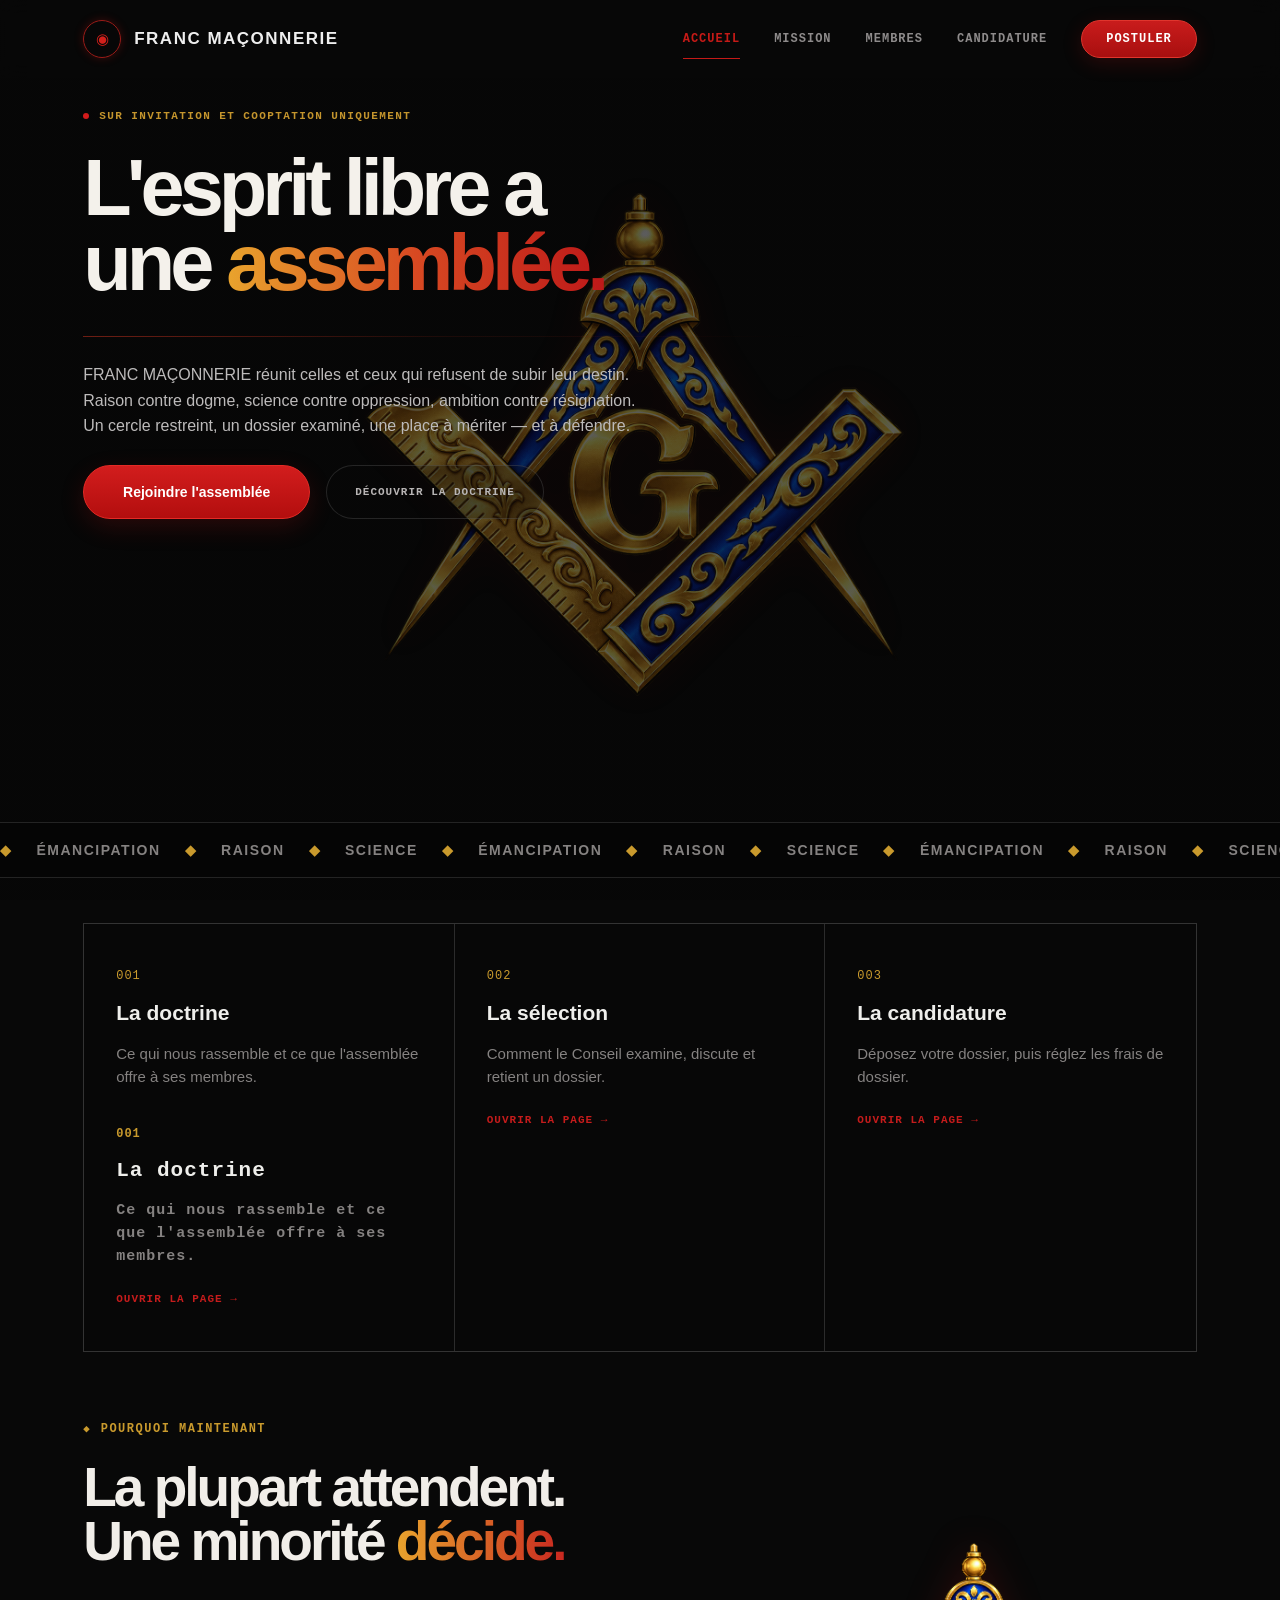
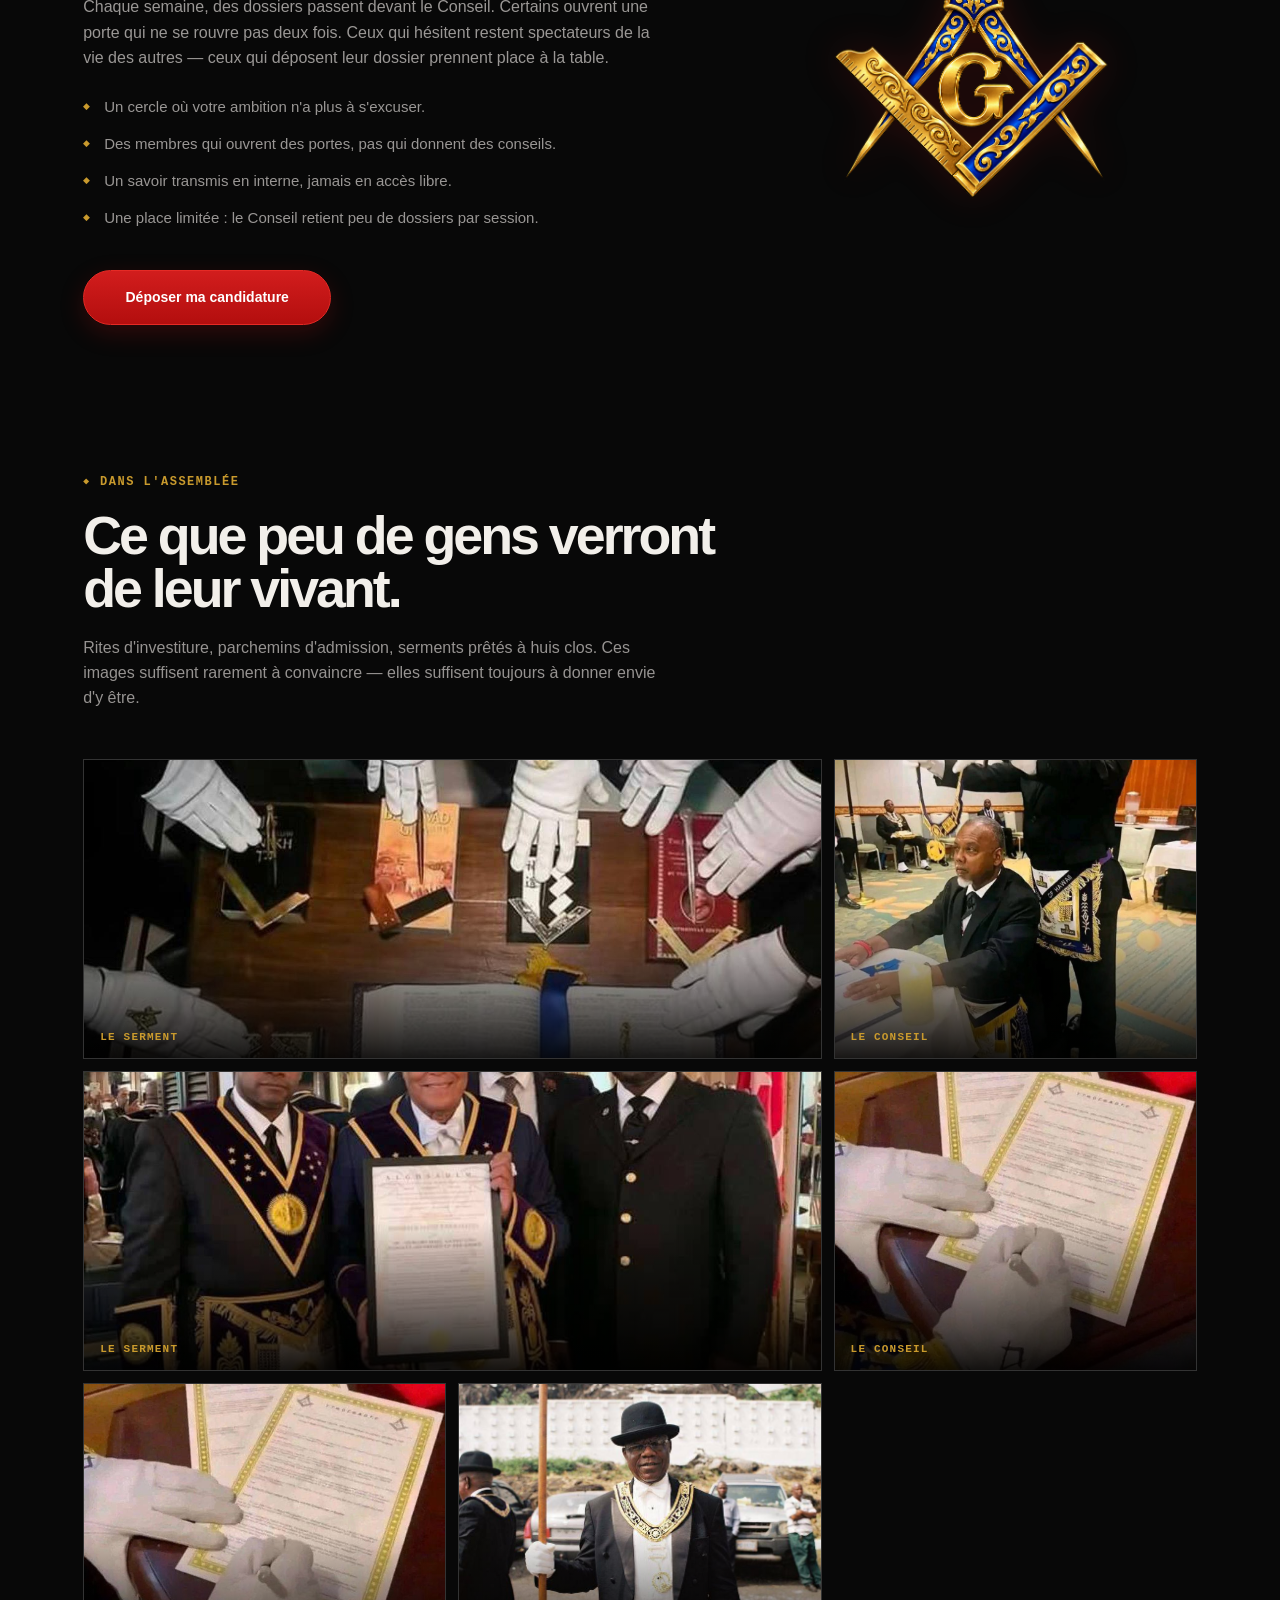
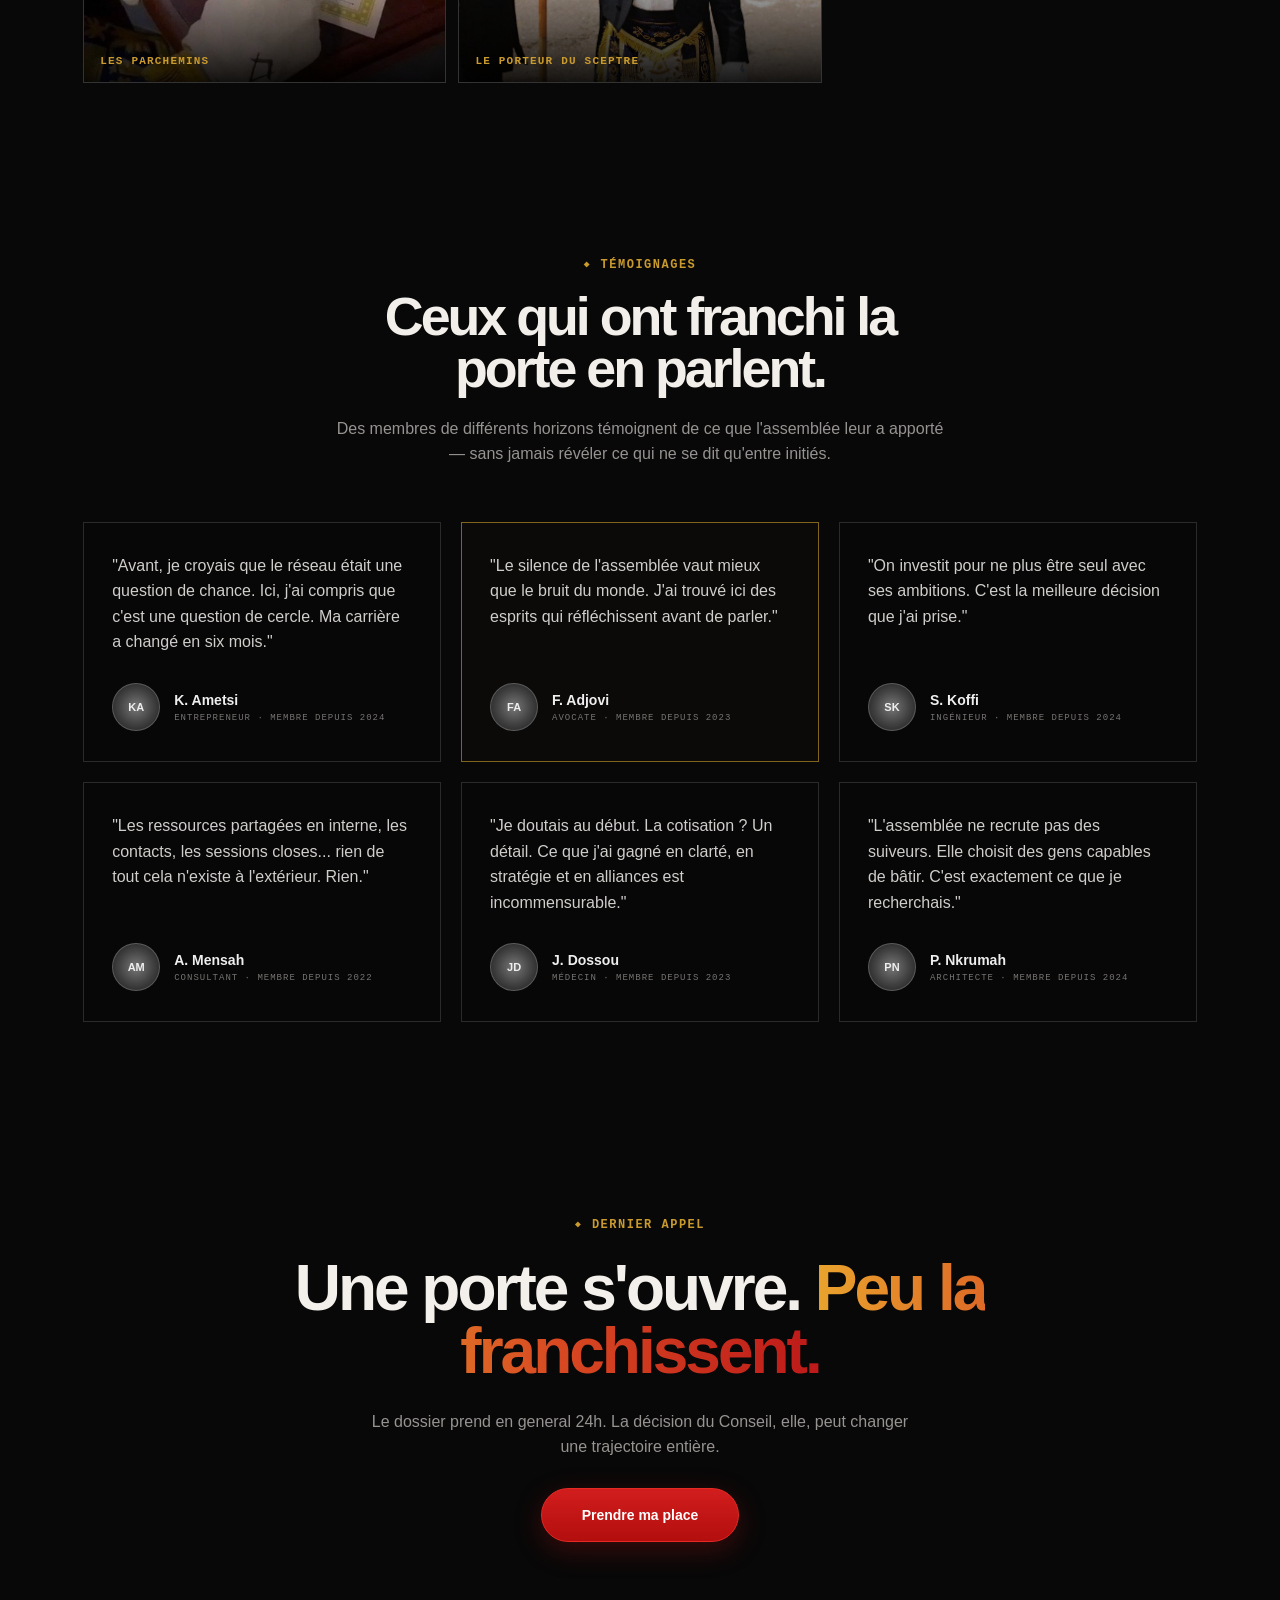
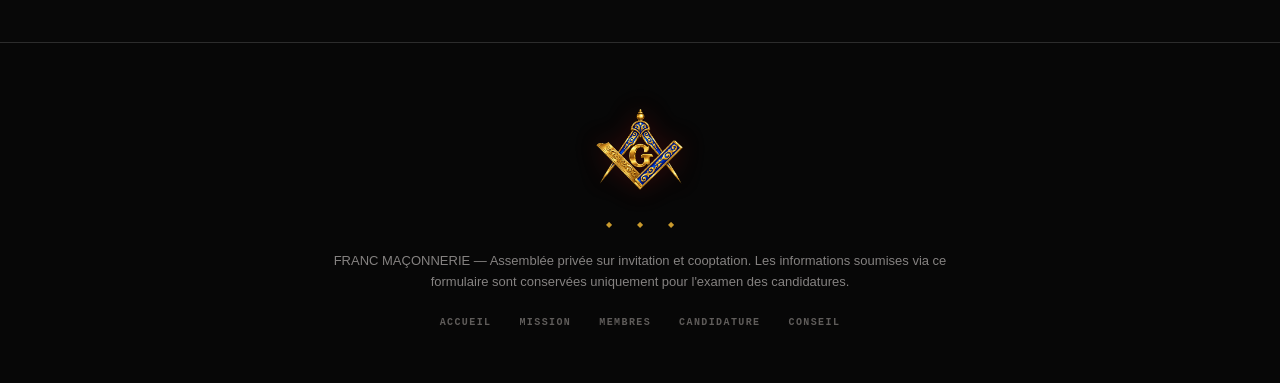
==== index.html @ a18c1faf "Add files via upload" ====
<!DOCTYPE html>
<html lang="fr">
<head>
    <meta charset="UTF-8">
    <meta name="viewport" content="width=device-width, initial-scale=1.0">

    <title>FRANC MAÇONNERIE — L'esprit libre</title>

    <link rel="stylesheet" href="style.css">
</head>

<body>

    <!-- =========================
         ARRIÈRE-PLAN
    ========================== -->
    <div class="background"></div>
    <div class="overlay"></div>

<div class="rotating-logo-background">
    <img src="Image/logo.png" alt="">
</div>
    <!-- =========================
         EN-TÊTE
    ========================== -->
    <header class="header">

        <!-- LOGO + NOM -->
        <div class="brand">

            <div class="logo">
                <span>◉</span>
            </div>

            <div class="brand-text">
                <h2>FRANC MAÇONNERIE</h2>
                
            </div>

        </div>


        <!-- MENU -->
        <nav class="navigation">

            <a href="index.html" class="active">
    ACCUEIL
</a>

<a href="Doctrine.html">
    MISSION
</a>

<a href="Selection.html">
    MEMBRES
</a>

<a href="Candidature.html">
    CANDIDATURE
</a>

<a href="Candidature.html" class="btn-postuler">
    POSTULER
</a>

        </nav>

        <!-- BOUTON MOBILE -->
        <button class="menu-button" id="menuButton">
            ☰
        </button>

    </header>



    <!-- =========================
         CONTENU PRINCIPAL
    ========================== -->
    <main class="hero">

        <!-- PETIT TEXTE -->
        <div class="invitation">

            <span class="red-dot"></span>

            <span>
                SUR INVITATION ET COOPTATION UNIQUEMENT
            </span>

        </div>



        <!-- GRAND TITRE -->
        <h1>
            L'esprit libre a<br>
            une <span>assemblée.</span>
        </h1>



        <!-- LIGNE -->
        <div class="title-line"></div>



        <!-- DESCRIPTION -->
        <p class="description">

            FRANC MAÇONNERIE réunit celles et ceux qui refusent de subir leur destin.
            Raison contre dogme, science contre oppression, ambition contre
            résignation. Un cercle restreint, un dossier examiné, une place à
            mériter — et à défendre.

        </p>



        <!-- BOUTONS -->
        <div class="buttons">

            <a href="Candidature.html" class="btn-primary">
                 Rejoindre l'assemblée
             </a>
            <a href="./Doctrine.html" class="btn-secondary">
    DÉCOUVRIR LA DOCTRINE
</a>
        </div>

    </main>


    <div class="ticker">
    <div class="ticker-track">

        <div class="ticker-group">
            <span>◆</span>
            <span>ÉMANCIPATION</span>
            <span>◆</span>
            <span>RAISON</span>
            <span>◆</span>
            <span>SCIENCE</span>
            <span>◆</span>
            <span>ÉMANCIPATION</span>
            <span>◆</span>
            <span>RAISON</span>
            <span>◆</span>
            <span>SCIENCE</span>
        </div>

        <div class="ticker-group">
            <span>◆</span>
            <span>ÉMANCIPATION</span>
            <span>◆</span>
            <span>RAISON</span>
            <span>◆</span>
            <span>SCIENCE</span>
            <span>◆</span>
            <span>ÉMANCIPATION</span>
            <span>◆</span>
            <span>RAISON</span>
            <span>◆</span>
            <span>SCIENCE</span>
        </div>

    </div>
</div>

<section class="cards-section">

    <div class="card">

        <span class="card-number">001</span>

        <h2>La doctrine</h2>

        <p>
            Ce qui nous rassemble et ce que l'assemblée
            offre à ses membres.
        </p>

       <a href="Doctrine.html" class="card">

    <span class="card-number">001</span>

    <h2>La doctrine</h2>

    <p>
        Ce qui nous rassemble et ce que l'assemblée
        offre à ses membres.
    </p>

    <span class="card-page">
        OUVRIR LA PAGE →
    </span>

</a>
    </div>


    <div class="card">

    <span class="card-number">002</span>

    <h2>La sélection</h2>

    <p>
        Comment le Conseil examine, discute et
        retient un dossier.
    </p>

    <a href="Selection.html">
        OUVRIR LA PAGE →
    </a>

</div>

    <div class="card">

        <span class="card-number">003</span>

        <h2>La candidature</h2>

        <p>
            Déposez votre dossier, puis réglez les
            frais de dossier.
        </p>

        <a href="Candidature.html">
            OUVRIR LA PAGE →
        </a>

    </div>

</section>

<section class="decision-section">

    <div class="decision-content">

        <div class="section-label">
            <span>◆</span>
            POURQUOI MAINTENANT
        </div>

        <h2>
            La plupart attendent.<br>
            Une minorité <span>décide.</span>
        </h2>

        <p class="decision-description">
            Chaque semaine, des dossiers passent devant le Conseil.
            Certains ouvrent une porte qui ne se rouvre pas deux fois.
            Ceux qui hésitent restent spectateurs de la vie des autres —
            ceux qui déposent leur dossier prennent place à la table.
        </p>


        <div class="advantages">

            <div class="advantage">
                <span>◆</span>
                <p>Un cercle où votre ambition n'a plus à s'excuser.</p>
            </div>

            <div class="advantage">
                <span>◆</span>
                <p>Des membres qui ouvrent des portes, pas qui donnent des conseils.</p>
            </div>

            <div class="advantage">
                <span>◆</span>
                <p>Un savoir transmis en interne, jamais en accès libre.</p>
            </div>

            <div class="advantage">
                <span>◆</span>
                <p>Une place limitée : le Conseil retient peu de dossiers par session.</p>
            </div>

        </div>


        <a href="Candidature.html" class="decision-button">
            Déposer ma candidature
        </a>

    </div>


    <div class="decision-logo">

        <img src="Image/logo.png" alt="Logo">

    </div>

</section>

<section class="rites-section">

    <!-- EN-TÊTE DE LA SECTION -->
    <div class="rites-header">

        <div class="rites-label">
            <span>◆</span>
            DANS L'ASSEMBLÉE
        </div>

        <h2>
            Ce que peu de gens verront<br>
            de leur vivant.
        </h2>

        <p>
            Rites d'investiture, parchemins d'admission, serments prêtés à huis clos.
            Ces images suffisent rarement à convaincre — elles suffisent toujours à
            donner envie d'y être.
        </p>

    </div>


    <!-- GALERIE -->
    <div class="rites-gallery">


        <!-- RITE 1 -->
        <div class="rite-card rite-large">

            <img src="Image/rite 1.jpg" alt="Le serment">

            <div class="rite-overlay"></div>

            <div class="rite-title">
                LE SERMENT
            </div>

        </div>


        <!-- RITE 2 -->
        <div class="rite-card rite-small">

            <img src="Image/rite 2.jpg" alt="Le conseil">

            <div class="rite-overlay"></div>

            <div class="rite-title">
                LE CONSEIL
            </div>

        </div>


        <!-- RITE 3 -->
        <div class="rite-card rite-large">

            <img src="Image/rite 3.jpg" alt="Le serment">

            <div class="rite-overlay"></div>

            <div class="rite-title">
                LE SERMENT
            </div>

        </div>


        <!-- RITE 4 -->
        <div class="rite-card rite-small">

            <img src="Image/rite 4.jpg" alt="Le conseil">

            <div class="rite-overlay"></div>

            <div class="rite-title">
                LE CONSEIL
            </div>

        </div>


        <!-- RITE 5 -->
        <div class="rite-card rite-medium">

            <img src="Image/rite 5.jpg" alt="Les parchemins">

            <div class="rite-overlay"></div>

            <div class="rite-title">
                LES PARCHEMINS
            </div>

        </div>


        <!-- RITE 6 -->
        <div class="rite-card rite-medium">

            <img src="Image/rite 6.jpg" alt="Le porteur du sceptre">

            <div class="rite-overlay"></div>

            <div class="rite-title">
                LE PORTEUR DU SCEPTRE
            </div>

        </div>

    </div>

</section>


<!-- =========================================
     SECTION TÉMOIGNAGES
========================================= -->

<section class="testimonials-section">

    <div class="testimonials-header">

        <div class="testimonials-label">
            <span>◆</span>
            TÉMOIGNAGES
        </div>

        <h2>
            Ceux qui ont franchi la<br>
            porte en parlent.
        </h2>

        <p>
            Des membres de différents horizons témoignent de ce que
            l'assemblée leur a apporté — sans jamais révéler ce qui ne
            se dit qu'entre initiés.
        </p>

    </div>


    <div class="testimonials-grid">


        <!-- TÉMOIGNAGE 1 -->

        <div class="testimonial-card">

            <p class="testimonial-text">
                "Avant, je croyais que le réseau était une question de
                chance. Ici, j'ai compris que c'est une question de cercle.
                Ma carrière a changé en six mois."
            </p>

            <div class="member">

                <div class="member-photo">
                    KA
                </div>

                <div class="member-info">

                    <strong>K. Amet­si</strong>

                    <span>
                        ENTREPRENEUR · MEMBRE DEPUIS 2024
                    </span>

                </div>

            </div>

        </div>


        <!-- TÉMOIGNAGE 2 -->

        <div class="testimonial-card featured">

            <p class="testimonial-text">
                "Le silence de l'assemblée vaut mieux que le bruit du
                monde. J'ai trouvé ici des esprits qui réfléchissent
                avant de parler."
            </p>

            <div class="member">

                <div class="member-photo">
                    FA
                </div>

                <div class="member-info">

                    <strong>F. Adjovi</strong>

                    <span>
                        AVOCATE · MEMBRE DEPUIS 2023
                    </span>

                </div>

            </div>

        </div>


        <!-- TÉMOIGNAGE 3 -->

        <div class="testimonial-card">

            <p class="testimonial-text">
                "On investit pour ne plus être
                seul avec ses ambitions. C'est la meilleure décision que
                j'ai prise."
            </p>

            <div class="member">

                <div class="member-photo">
                    SK
                </div>

                <div class="member-info">

                    <strong>S. Koffi</strong>

                    <span>
                        INGÉNIEUR · MEMBRE DEPUIS 2024
                    </span>

                </div>

            </div>

        </div>


        <!-- TÉMOIGNAGE 4 -->

        <div class="testimonial-card">

            <p class="testimonial-text">
                "Les ressources partagées en interne, les contacts, les
                sessions closes... rien de tout cela n'existe à
                l'extérieur. Rien."
            </p>

            <div class="member">

                <div class="member-photo">
                    AM
                </div>

                <div class="member-info">

                    <strong>A. Mensah</strong>

                    <span>
                        CONSULTANT · MEMBRE DEPUIS 2022
                    </span>

                </div>

            </div>

        </div>


        <!-- TÉMOIGNAGE 5 -->

        <div class="testimonial-card">

            <p class="testimonial-text">
                "Je doutais au début. La cotisation ? Un détail. Ce que
                j'ai gagné en clarté, en stratégie et en alliances est
                incommensurable."
            </p>

            <div class="member">

                <div class="member-photo">
                    JD
                </div>

                <div class="member-info">

                    <strong>J. Dossou</strong>

                    <span>
                        MÉDECIN · MEMBRE DEPUIS 2023
                    </span>

                </div>

            </div>

        </div>


        <!-- TÉMOIGNAGE 6 -->

        <div class="testimonial-card">

            <p class="testimonial-text">
                "L'assemblée ne recrute pas des suiveurs. Elle choisit
                des gens capables de bâtir. C'est exactement ce que je
                recherchais."
            </p>

            <div class="member">

                <div class="member-photo">
                    PN
                </div>

                <div class="member-info">

                    <strong>P. Nkrumah</strong>

                    <span>
                        ARCHITECTE · MEMBRE DEPUIS 2024
                    </span>

                </div>

            </div>

        </div>

    </div>

</section>

<!-- =========================================
     DERNIER APPEL
========================================= -->

<section class="final-call">

    <div class="final-label">
        <span>◆</span>
        DERNIER APPEL
    </div>

    <h2>
        Une porte s'ouvre. <span>Peu la<br>franchissent.</span>
    </h2>

    <p>
        Le dossier prend en general 24h. La décision du Conseil, elle, peut changer<br>
        une trajectoire entière.
    </p>

    <a href="Candidature.html" class="final-button">
        Prendre ma place
    </a>

</section>

<!-- =========================================
     PIED DE PAGE
========================================= -->

<footer class="site-footer">

    <div class="footer-logo">
        <img src="Image/logo.png" alt="Logo Illuminati">
    </div>


    <div class="footer-symbols">
        <span>◆</span>
        <span>◆</span>
        <span>◆</span>
    </div>


    <p class="footer-text">
        FRANC MAÇONNERIE — Assemblée privée sur invitation et cooptation.
        Les informations soumises via ce<br>
        formulaire sont conservées uniquement pour l'examen des candidatures.
    </p>


    <nav class="footer-navigation">

        <a href="index.html">ACCUEIL</a>

        <a href="Doctrine.html">MISSION</a>

        <a href="Selection.html">MEMBRES</a>

        <a href="Candidature.html">CANDIDATURE</a>

        <a href="#">CONSEIL</a>

    </nav>

</footer>
    <!-- =========================
         JAVASCRIPT
    ========================== -->
    <script src="script.js"></script>

</body>
</html>
---- style.css ----
/* =========================================
   RESET
========================================= */

* {
    margin: 0;
    padding: 0;
    box-sizing: border-box;
}

html,
body {
    width: 100%;
    min-height: 100%;
}

body {
    font-family: Arial, Helvetica, sans-serif;
    background: #080808;
    color: white;
    overflow-x: hidden;
}


/* =========================================
   ARRIÈRE-PLAN
========================================= */

.background {
    position: fixed;
    inset: 0;

    width: 100%;
    height: 100%;

    background-image: url("images/fond.jpg");
    background-size: cover;
    background-position: center;
    background-repeat: no-repeat;

    filter: brightness(200);

    z-index: -3;
}


/* VOILE SOMBRE */

.overlay {
    position: fixed;
    inset: 0;

    width: 100%;
    height: 100%;

    background:
        linear-gradient(
            90deg,
            rgba(5, 5, 5, 0.5) 0%,
            rgba(5, 5, 5, 0.5) 45%,
            rgba(5, 5, 5, 0.5) 100%
        );

    z-index: -2;
}

/* =========================================
   HEADER
========================================= */

.header {
    position: fixed;

    top: 0;
    left: 0;

    width: 100%;
    height: 78px;

    padding: 0 6.5%;

    display: flex;
    align-items: center;
    justify-content: space-between;

    z-index: 9999;

    background: rgba(8, 8, 8, 0.82);

    backdrop-filter: blur(10px);
    -webkit-backdrop-filter: blur(10px);
}


/* =========================================
   MARQUE
========================================= */

.brand {
    display: flex;
    align-items: center;
    gap: 13px;
}


/* LOGO */

.logo {

    width: 38px;
    height: 38px;

    border: 1px solid #9b1c18;
    border-radius: 50%;

    display: flex;
    align-items: center;
    justify-content: center;

    color: #d1201b;

    font-size: 21px;

    box-shadow:
        0 0 10px rgba(180, 20, 15, 0.3);
}

.logo span {
    transform: scale(0.7);
}


/* TEXTE DU LOGO */

.brand-text h2 {

    font-size: 17px;
    letter-spacing: 1.5px;

    color: #eeeeee;

    font-weight: 700;
}

.brand-text p {

    margin-top: 4px;

    font-family: monospace;

    font-size: 8px;

    letter-spacing: 1.5px;

    color: #ad8424;
}


/* =========================================
   NAVIGATION
========================================= */

.navigation {

    display: flex;
    align-items: center;
    gap: 34px;
}


.navigation a {

    position: relative;

    text-decoration: none;

    color: #8e8b8b;

    font-family: monospace;

    font-size: 12px;

    font-weight: bold;

    letter-spacing: 1px;

    transition: 0.3s ease;
}


.navigation a:hover {
    color: #ffffff;
}


/* LIEN ACTIF */

.navigation .active {
    color: #c51a17;
}


/* PETITE LIGNE SOUS ACCUEIL */

.navigation .active::after {

    content: "";

    position: absolute;

    left: 0;
    right: 0;

    bottom: -13px;

    height: 1px;

    background: #c51a17;
}


/* =========================================
   BOUTON POSTULER
========================================= */

.btn-postuler {

    padding: 11px 24px;

    border-radius: 25px;

    background: linear-gradient(
        180deg,
        #c91c1c,
        #a80f0f
    );

    border: 1px solid #e0352d;

    color: white !important;

    box-shadow:
        0 5px 20px rgba(180, 20, 20, 0.2);
}

.btn-postuler:hover {

    transform: translateY(-1px);

    box-shadow:
        0 7px 25px rgba(210, 30, 25, 0.35);
}


/* =========================================
   BOUTON MENU MOBILE
========================================= */

.menu-button {

    display: none;

    background: transparent;

    border: none;

    color: white;

    font-size: 28px;

    cursor: pointer;
}


/* =========================================
   HERO
========================================= */

.hero {

    position: relative;

    width: 100%;

    min-height: calc(100vh - 78px);

    padding-left: 6.5%;
    padding-top: 106px;

    display: flex;
    flex-direction: column;

    align-items: flex-start;
}


/* =========================================
   PETIT TEXTE D'INVITATION
========================================= */

.invitation {

    display: flex;
    align-items: center;
    gap: 10px;

    margin-top: 4px;

    font-family: monospace;

    font-size: 11px;

    font-weight: bold;

    letter-spacing: 1.4px;

    color: #c4952d;
}


/* POINT ROUGE */

.red-dot {

    width: 6px;
    height: 6px;

    background: #d21b1b;

    border-radius: 50%;

    display: inline-block;
}


/* =========================================
   GRAND TITRE
========================================= */

.hero h1 {

    margin-top: 29px;

    max-width: 800px;

    font-size: clamp(65px, 6.2vw, 106px);

    line-height: 0.94;

    letter-spacing: -5px;

    font-weight: 800;

    color: #f4f1eb;
}


/* TEXTE COLORÉ */

.hero h1 span {

    background: linear-gradient(
        90deg,
        #e9a42d,
        #d84922,
        #bd1919
    );

    -webkit-background-clip: text;
    background-clip: text;

    color: transparent;
}


/* =========================================
   LIGNE
========================================= */

.title-line {

    width: 725px;
    max-width: 58vw;

    height: 1px;

    margin-top: 36px;

    background: linear-gradient(
        90deg,
        rgba(155, 40, 25, 0.7),
        rgba(155, 40, 25, 0.15),
        transparent
    );
}


/* =========================================
   DESCRIPTION
========================================= */

.description {

    width: 570px;
    max-width: 80vw;

    margin-top: 25px;

    color: #bdbbbb;

    font-size: 16px;

    line-height: 1.6;

    font-weight: 500;
}


/* =========================================
   BOUTONS DU HERO
========================================= */

.buttons {

    display: flex;
    align-items: center;

    gap: 16px;

    margin-top: 26px;
}


/* BOUTON PRINCIPAL */

.btn-primary {

    display: flex;
    align-items: center;
    justify-content: center;

    min-width: 227px;

    height: 54px;

    padding: 0 30px;

    border-radius: 28px;

    text-decoration: none;

    background: linear-gradient(
        180deg,
        #d21d1d,
        #b30e0e
    );

    border: 1px solid #e52a25;

    color: white;

    font-weight: bold;

    font-size: 14px;

    box-shadow:
        0 8px 25px rgba(180, 20, 20, 0.2);

    transition: 0.3s ease;
}


.btn-primary:hover {

    transform: translateY(-2px);

    box-shadow:
        0 10px 30px rgba(220, 30, 25, 0.35);
}


/* BOUTON SECONDAIRE */

.btn-secondary {

    display: flex;
    align-items: center;
    justify-content: center;

    height: 54px;

    padding: 0 28px;

    border-radius: 28px;

    text-decoration: none;

    background: rgba(10, 10, 10, 0.25);

    border: 1px solid rgba(120, 120, 120, 0.28);

    color: #b8b5b5;

    font-family: monospace;

    font-size: 11px;

    font-weight: bold;

    letter-spacing: 1px;

    transition: 0.3s ease;
}


.btn-secondary:hover {

    border-color: rgba(200, 200, 200, 0.5);

    color: white;

    background: rgba(30, 30, 30, 0.4);
}


/* =========================================
   RESPONSIVE TABLETTE
========================================= */

@media (max-width: 1000px) {

    .header {
        padding: 0 5%;
    }

    .hero {
        padding-left: 5%;
    }

    .navigation {
        gap: 20px;
    }

    .navigation a {
        font-size: 10px;
    }

    .hero h1 {
        font-size: 70px;
    }

}


/* =========================================
   RESPONSIVE MOBILE
========================================= */

@media (max-width: 750px) {

    .header {

        height: 70px;

        padding: 0 25px;
    }


    .menu-button {
        display: block;
    }


    .navigation {

        display: none;

        position: absolute;

        top: 70px;
        right: 20px;

        width: 220px;

        padding: 25px;

        flex-direction: column;

        align-items: flex-start;

        gap: 22px;

        background: rgba(10, 10, 10, 0.96);

        border: 1px solid rgba(255, 255, 255, 0.08);

        border-radius: 10px;

        backdrop-filter: blur(10px);
    }


    .navigation.show {
        display: flex;
    }


    .navigation .active::after {
        display: none;
    }


    .hero {

        min-height: calc(100vh - 70px);

        padding: 35px 25px;

    }


    .invitation {
        font-size: 9px;
        letter-spacing: 1px;
    }


    .hero h1 {

        margin-top: 25px;

        font-size: clamp(48px, 13vw, 70px);

        line-height: 0.98;

        letter-spacing: -3px;
    }


    .title-line {

        width: 100%;

        max-width: none;

        margin-top: 28px;
    }


    .description {

        width: 100%;

        font-size: 14px;

        line-height: 1.6;
    }


    .buttons {

        width: 100%;

        flex-direction: column;

        align-items: stretch;
    }


    .btn-primary,
    .btn-secondary {

        width: 100%;
    }

}


/* =========================================
   PETIT MOBILE
========================================= */

@media (max-width: 450px) {

    .brand-text h2 {
        font-size: 15px;
    }

    .brand-text p {
        font-size: 7px;
    }

    .logo {
        width: 34px;
        height: 34px;
    }

    .hero h1 {
        font-size: 48px;
    }

}


.ticker {
    width: 100%;
    height: 56px;

    overflow: hidden;

    border-top: 1px solid rgba(255,255,255,0.12);
    border-bottom: 1px solid rgba(255,255,255,0.12);

    background: rgba(5,5,5,0.65);

    display: flex;
    align-items: center;
}


.ticker-track {
    display: flex;

    width: max-content;

    flex-shrink: 0;

    animation: ticker-infinite 18s linear infinite;
}


.ticker-group {
    display: flex;
    align-items: center;

    flex-shrink: 0;

    white-space: nowrap;
}


.ticker-group span {
    display: inline-block;

    margin-right: 24px;

    font-family: Arial, sans-serif;

    font-size: 14px;

    font-weight: 700;

    letter-spacing: 1.5px;

    color: #858281;
}


.ticker-group span:nth-child(odd) {
    color: #c99a2d;
}


/* RUBAN INFINI */

@keyframes ticker-infinite {

    from {
        transform: translateX(0);
    }

    to {
        transform: translateX(-50%);
    }

}

.cards-section {
    width: 87%;
    margin: 45px auto 0;

    display: grid;
    grid-template-columns: repeat(3, 1fr);

    border: 1px solid rgba(255, 255, 255, 0.18);

    background: rgba(8, 8, 8, 0.58);

    backdrop-filter: blur(2px);
}


.card {
    min-height: 240px;

    padding: 45px 32px;

    border-right: 1px solid rgba(255, 255, 255, 0.15);
}


.card:last-child {
    border-right: none;
}


.card-number {
    display: block;

    margin-bottom: 18px;

    font-family: monospace;

    font-size: 12px;

    letter-spacing: 1px;

    color: #c99a2d;
}


.card h2 {
    margin-bottom: 17px;

    color: #eeeeeb;

    font-size: 21px;

    font-weight: 700;
}


.card p {
    max-width: 330px;

    margin-bottom: 20px;

    color: #858281;

    font-size: 15px;

    line-height: 1.55;
}


.card a {
    text-decoration: none;

    font-family: monospace;

    font-size: 11px;

    font-weight: bold;

    letter-spacing: 1px;

    color: #c51c1c;

    transition: 0.3s ease;
}


.card a:hover {
    color: #ef3b32;
}

@media (max-width: 750px) {

    .cards-section {
        width: calc(100% - 50px);

        margin-top: 35px;

        grid-template-columns: 1fr;
    }


    .card {
        border-right: none;

        border-bottom: 1px solid rgba(255, 255, 255, 0.15);
    }


    .card:last-child {
        border-bottom: none;
    }

}

/* =========================================
   SECTION POURQUOI MAINTENANT
========================================= */

.decision-section {
    width: 100%;
    min-height: 580px;

    padding: 70px 6.5%;

    display: flex;
    align-items: center;
    justify-content: space-between;

    position: relative;

    background: transparent;
}


/* =========================================
   CONTENU GAUCHE
========================================= */

.decision-content {
    width: 55%;
}


/* PETIT TITRE */

.section-label {
    display: flex;
    align-items: center;
    gap: 10px;

    margin-bottom: 25px;

    font-family: monospace;

    font-size: 12px;

    font-weight: bold;

    letter-spacing: 1.5px;

    color: #c99a2d;
}

.section-label span {
    font-size: 10px;
}


/* GRAND TITRE */

.decision-content h2 {
    margin: 0;

    font-size: clamp(45px, 4.3vw, 66px);

    line-height: 0.98;

    letter-spacing: -3px;

    font-weight: 800;

    color: #f1eee9;
}


/* MOT ORANGE / ROUGE */

.decision-content h2 span {
    background: linear-gradient(
        90deg,
        #e9a42d,
        #c92820
    );

    -webkit-background-clip: text;
    background-clip: text;

    color: transparent;
}


/* =========================================
   DESCRIPTION
========================================= */

.decision-description {
    width: 570px;
    max-width: 100%;

    margin-top: 25px;

    color: #9a9795;

    font-size: 16px;

    line-height: 1.6;
}


/* =========================================
   LISTE DES AVANTAGES
========================================= */

.advantages {
    margin-top: 25px;

    display: flex;
    flex-direction: column;

    gap: 16px;
}


.advantage {
    display: flex;
    align-items: center;

    gap: 14px;
}


.advantage > span {
    flex-shrink: 0;

    color: #c99a2d;

    font-size: 9px;
}


.advantage p {
    margin: 0;

    color: #999694;

    font-size: 15px;

    line-height: 1.4;
}


/* =========================================
   BOUTON
========================================= */

.decision-button {
    display: inline-flex;

    align-items: center;
    justify-content: center;

    height: 55px;

    min-width: 248px;

    margin-top: 42px;

    padding: 0 30px;

    border-radius: 30px;

    text-decoration: none;

    color: white;

    font-size: 14px;

    font-weight: bold;

    background: linear-gradient(
        180deg,
        #d21d1d,
        #b30e0e
    );

    border: 1px solid #e52a25;

    box-shadow:
        0 8px 25px rgba(190, 20, 20, 0.22);

    transition: 0.3s ease;
}


.decision-button:hover {
    transform: translateY(-2px);

    box-shadow:
        0 10px 30px rgba(220, 30, 25, 0.35);
}


/* =========================================
   LOGO À DROITE
========================================= */

.decision-logo {

    width: 40%;

    display: flex;

    align-items: center;

    justify-content: center;
}


.decision-logo img {

    width: 330px;

    max-width: 100%;

    height: auto;

    display: block;

    filter:
        drop-shadow(0 0 18px rgba(180, 20, 20, 0.20));
}


/* =========================================
   TABLETTE
========================================= */

@media (max-width: 900px) {

    .decision-section {
        padding: 60px 5%;
    }

    .decision-content {
        width: 58%;
    }

    .decision-logo {
        width: 38%;
    }

    .decision-logo img {
        width: 270px;
    }

}


/* =========================================
   MOBILE
========================================= */

@media (max-width: 750px) {

    .decision-section {
        padding: 60px 25px;

        flex-direction: column;

        align-items: flex-start;
    }


    .decision-content {
        width: 100%;
    }


    .decision-content h2 {
        font-size: 46px;

        letter-spacing: -2px;
    }


    .decision-description {
        font-size: 14px;
    }


    .advantage p {
        font-size: 14px;
    }


    .decision-logo {
        width: 100%;

        margin-top: 50px;

        justify-content: center;
    }


    .decision-logo img {
        width: 250px;
    }

}

/* =========================================
   SECTION DANS L'ASSEMBLÉE
========================================= */

.rites-section {
    width: 100%;

    padding: 80px 6.5% 90px;

    position: relative;
}


/* =========================================
   EN-TÊTE
========================================= */

.rites-header {
    width: 650px;
    max-width: 100%;

    margin-bottom: 48px;
}


/* PETIT LABEL */

.rites-label {
    display: flex;
    align-items: center;

    gap: 10px;

    margin-bottom: 20px;

    font-family: monospace;

    font-size: 12px;

    font-weight: bold;

    letter-spacing: 1.5px;

    color: #c99a2d;
}


.rites-label span {
    font-size: 9px;
}


/* GRAND TITRE */

.rites-header h2 {
    margin: 0;

    color: #f2efea;

    font-size: clamp(45px, 4.2vw, 64px);

    line-height: 0.98;

    letter-spacing: -3px;

    font-weight: 800;
}


/* DESCRIPTION */

.rites-header p {
    width: 590px;
    max-width: 100%;

    margin-top: 22px;

    color: #969391;

    font-size: 16px;

    line-height: 1.55;
}


/* =========================================
   GALERIE
========================================= */

.rites-gallery {

    width: 100%;

    display: grid;

    grid-template-columns:
        1fr
        1fr
        1fr;

    grid-auto-rows: 300px;

    gap: 12px;
}


/* =========================================
   CARTES
========================================= */

.rite-card {

    position: relative;

    overflow: hidden;

    border: 1px solid rgba(255, 255, 255, 0.14);

    background: #111;

    cursor: pointer;
}


/* GRANDE IMAGE */

.rite-large {
    grid-column: span 2;
}


/* PETITE IMAGE */

.rite-small {
    grid-column: span 1;
}


/* IMAGE MOYENNE */

.rite-medium {
    grid-column: span 1;
}


/* =========================================
   IMAGE
========================================= */

.rite-card img {

    width: 100%;
    height: 100%;

    display: block;

    object-fit: cover;

    transition:
        transform 0.6s ease,
        filter 0.6s ease;
}


/* =========================================
   VOILE NOIR
========================================= */

.rite-overlay {

    position: absolute;

    left: 0;
    right: 0;
    bottom: 0;

    height: 50%;

    background:
        linear-gradient(
            to top,
            rgba(0, 0, 0, 0.9),
            rgba(0, 0, 0, 0)
        );

    pointer-events: none;
}


/* =========================================
   TITRE DE L'IMAGE
========================================= */

.rite-title {

    position: absolute;

    left: 16px;
    bottom: 15px;

    font-family: monospace;

    font-size: 11px;

    font-weight: bold;

    letter-spacing: 1.2px;

    color: #c99a2d;

    z-index: 2;
}


/* =========================================
   EFFET AU SURVOL
========================================= */

.rite-card:hover img {

    transform: scale(1.04);

    filter: brightness(1.08);
}


/* =========================================
   TABLETTE
========================================= */

@media (max-width: 900px) {

    .rites-section {
        padding-left: 5%;
        padding-right: 5%;
    }

    .rites-gallery {
        grid-auto-rows: 250px;
    }

}


/* =========================================
   MOBILE
========================================= */

@media (max-width: 700px) {

    .rites-section {

        padding: 60px 25px 70px;
    }


    .rites-header h2 {

        font-size: 45px;

        letter-spacing: -2px;
    }


    .rites-header p {

        font-size: 14px;
    }


    .rites-gallery {

        grid-template-columns: 1fr;

        grid-auto-rows: 260px;

        gap: 10px;
    }


    .rite-large,
    .rite-small,
    .rite-medium {

        grid-column: span 1;
    }

}


/* =========================================
   SECTION TÉMOIGNAGES
========================================= */

.testimonials-section {
    width: 100%;

    padding: 85px 6.5% 100px;

    position: relative;
}


/* =========================================
   EN-TÊTE
========================================= */

.testimonials-header {
    width: 700px;
    max-width: 100%;

    margin: 0 auto 55px;

    text-align: center;
}


/* PETIT LABEL */

.testimonials-label {
    display: flex;

    justify-content: center;
    align-items: center;

    gap: 10px;

    margin-bottom: 18px;

    font-family: monospace;

    font-size: 12px;

    font-weight: bold;

    letter-spacing: 1.5px;

    color: #c99a2d;
}


.testimonials-label span {
    font-size: 9px;
}


/* GRAND TITRE */

.testimonials-header h2 {
    margin: 0;

    color: #f2efea;

    font-size: clamp(45px, 4.2vw, 64px);

    line-height: 0.98;

    letter-spacing: -3px;

    font-weight: 800;
}


/* DESCRIPTION */

.testimonials-header p {
    width: 620px;
    max-width: 100%;

    margin: 22px auto 0;

    color: #969391;

    font-size: 16px;

    line-height: 1.55;
}


/* =========================================
   GRILLE
========================================= */

.testimonials-grid {

    width: 100%;

    display: grid;

    grid-template-columns: repeat(3, 1fr);

    gap: 20px;
}


/* =========================================
   CARTE
========================================= */

.testimonial-card {

    min-height: 232px;

    padding: 30px 28px;

    display: flex;

    flex-direction: column;

    justify-content: space-between;

    background: rgba(8, 8, 8, 0.48);

    border: 1px solid rgba(255, 255, 255, 0.14);

    transition:
        border-color 0.3s ease,
        background 0.3s ease;
}


/* CARTE MISE EN AVANT */

.testimonial-card.featured {

    border-color: rgba(194, 151, 43, 0.65);

    background: rgba(15, 12, 8, 0.5);
}


.testimonial-card:hover {

    border-color: rgba(255, 255, 255, 0.3);

    background: rgba(15, 15, 15, 0.6);
}


/* =========================================
   TEXTE
========================================= */

.testimonial-text {

    margin: 0;

    color: #d0cecb;

    font-size: 16px;

    line-height: 1.6;

    font-weight: 500;
}


/* =========================================
   MEMBRE
========================================= */

.member {

    display: flex;

    align-items: center;

    gap: 14px;

    margin-top: 28px;
}


/* PHOTO */

.member-photo {

    width: 48px;
    height: 48px;

    flex-shrink: 0;

    border-radius: 50%;

    display: flex;

    align-items: center;
    justify-content: center;

    background:
        radial-gradient(
            circle at center,
            #777 0%,
            #444 50%,
            #171717 100%
        );

    border: 1px solid rgba(255, 255, 255, 0.2);

    color: #eeeeee;

    font-family: Arial, sans-serif;

    font-size: 11px;

    font-weight: bold;

    filter: grayscale(100%);
}


/* NOM */

.member-info {

    display: flex;

    flex-direction: column;

    gap: 5px;
}


.member-info strong {

    color: #eeeeee;

    font-size: 14px;

    font-weight: 700;
}


/* PROFESSION */

.member-info span {

    color: #777472;

    font-family: monospace;

    font-size: 9px;

    letter-spacing: 1px;
}


/* =========================================
   TABLETTE
========================================= */

@media (max-width: 950px) {

    .testimonials-section {

        padding-left: 5%;
        padding-right: 5%;
    }


    .testimonials-grid {

        grid-template-columns: repeat(2, 1fr);
    }

}


/* =========================================
   MOBILE
========================================= */

@media (max-width: 650px) {

    .testimonials-section {

        padding: 60px 25px 70px;
    }


    .testimonials-header h2 {

        font-size: 45px;

        letter-spacing: -2px;
    }


    .testimonials-header p {

        font-size: 14px;
    }


    .testimonials-grid {

        grid-template-columns: 1fr;

        gap: 12px;
    }


    .testimonial-card {

        min-height: 220px;

        padding: 25px 22px;
    }


    .testimonial-text {

        font-size: 15px;
    }

}


/* =========================================
   DERNIER APPEL
========================================= */

.final-call {
    width: 100%;
    min-height: 520px;

    padding: 95px 25px 100px;

    display: flex;
    flex-direction: column;
    align-items: center;
    justify-content: center;

    text-align: center;

    position: relative;
}


/* =========================================
   LABEL
========================================= */

.final-label {
    display: flex;
    align-items: center;

    gap: 10px;

    margin-bottom: 25px;

    font-family: monospace;

    font-size: 12px;

    font-weight: bold;

    letter-spacing: 1.5px;

    color: #c99a2d;
}

.final-label span {
    font-size: 9px;
}


/* =========================================
   TITRE
========================================= */

.final-call h2 {
    margin: 0;

    color: #f3f0eb;

    font-size: clamp(48px, 5vw, 70px);

    line-height: 0.98;

    letter-spacing: -3px;

    font-weight: 800;
}


/* TEXTE ORANGE */

.final-call h2 span {
    background: linear-gradient(
        90deg,
        #e9a42d,
        #d84922,
        #bd1919
    );

    -webkit-background-clip: text;
    background-clip: text;

    color: transparent;
}


/* =========================================
   DESCRIPTION
========================================= */

.final-call p {
    margin-top: 28px;

    color: #969391;

    font-size: 16px;

    line-height: 1.55;
}


/* =========================================
   BOUTON
========================================= */

.final-button {
    display: inline-flex;

    align-items: center;
    justify-content: center;

    min-width: 198px;

    height: 54px;

    margin-top: 28px;

    padding: 0 30px;

    border-radius: 30px;

    text-decoration: none;

    color: #ffffff;

    font-size: 14px;

    font-weight: bold;

    background: linear-gradient(
        180deg,
        #d21d1d,
        #b30e0e
    );

    border: 1px solid #e52a25;

    box-shadow:
        0 8px 28px rgba(190, 20, 20, 0.28);

    transition: 0.3s ease;
}


.final-button:hover {
    transform: translateY(-2px);

    box-shadow:
        0 12px 35px rgba(220, 30, 25, 0.4);
}


/* =========================================
   MOBILE
========================================= */

@media (max-width: 700px) {

    .final-call {
        min-height: 450px;

        padding: 70px 25px;
    }


    .final-call h2 {
        font-size: 45px;

        letter-spacing: -2px;
    }


    .final-call p {
        font-size: 14px;
    }


    .final-call p br {
        display: none;
    }

}

/* =========================================
   PIED DE PAGE
========================================= */

.site-footer {
    width: 100%;

    min-height: 340px;

    padding: 55px 25px 45px;

    display: flex;
    flex-direction: column;
    align-items: center;

    text-align: center;

    border-top: 1px solid rgba(255, 255, 255, 0.15);

    background: rgba(5, 5, 5, 0.25);
}


/* =========================================
   LOGO
========================================= */

.footer-logo img {
    width: 105px;
    height: 105px;

    object-fit: contain;

    display: block;

    filter:
        drop-shadow(0 0 12px rgba(180, 20, 20, 0.25));
}


/* =========================================
   LOSANGES
========================================= */

.footer-symbols {
    display: flex;
    align-items: center;

    gap: 25px;

    margin-top: 17px;
}


.footer-symbols span {
    color: #c99a2d;

    font-size: 8px;
}


/* =========================================
   TEXTE
========================================= */

.footer-text {
    margin-top: 22px;

    color: #858281;

    font-size: 13px;

    line-height: 1.55;

    font-weight: 400;
}


/* =========================================
   NAVIGATION
========================================= */

.footer-navigation {
    display: flex;
    align-items: center;

    justify-content: center;

    gap: 28px;

    margin-top: 25px;
}


.footer-navigation a {
    text-decoration: none;

    color: #5f5c5a;

    font-family: monospace;

    font-size: 10px;

    font-weight: bold;

    letter-spacing: 1.4px;

    transition: 0.3s ease;
}


.footer-navigation a:hover {
    color: #c99a2d;
}


/* =========================================
   MOBILE
========================================= */

@media (max-width: 650px) {

    .site-footer {
        min-height: 380px;

        padding: 50px 20px 40px;
    }


    .footer-logo img {
        width: 90px;
        height: 90px;
    }


    .footer-text {
        max-width: 350px;

        font-size: 12px;
    }


    .footer-text br {
        display: none;
    }


    .footer-navigation {
        flex-wrap: wrap;

        gap: 18px 25px;

        max-width: 350px;
    }

}


/* =========================================
   LOGO D'ARRIÈRE-PLAN EN ROTATION
========================================= */

.rotating-logo-background {
    position: fixed;

    top: 50%;
    left: 50%;

    width: 650px;
    height: 650px;

    transform: translate(-50%, -50%);

    display: flex;
    align-items: center;
    justify-content: center;

    pointer-events: none;

    z-index: 0;

    opacity: 0.35;
}


.rotating-logo-background img {
    width: 100%;
    height: 100%;

    object-fit: contain;

    display: block;

    animation: rotation-logo 35s linear infinite;

    /* Rend le logo noir beaucoup plus visible */
    filter:
        brightness(2.5)
        contrast(1.3)
        drop-shadow(0 0 12px rgba(255, 255, 255, 0.12));
}


@keyframes rotation-logo {

    from {
        transform: rotate(0deg);
    }

    to {
        transform: rotate(360deg);
    }

}


.rotating-logo-background img {

    width: 100%;
    height: 100%;

    object-fit: contain;

    display: block;

    animation: rotation-logo 35s linear infinite;

    filter:
        drop-shadow(0 0 20px rgba(180, 20, 20, 0.15));
}


/* ROTATION LENTE ET CONTINUE */

@keyframes rotation-logo {

    from {
        transform: rotate(0deg);
    }

    to {
        transform: rotate(360deg);
    }

}


/* =========================================
   LE CONTENU RESTE AU-DESSUS DU LOGO
========================================= */

.hero,
.cards-section,
.decision-section,
.rites-section,
.testimonials-section,
.final-call,
.site-footer {

    position: relative;

    z-index: 1;
}


/* =========================================
   ADAPTATION MOBILE
========================================= */

@media (max-width: 700px) {

    .rotating-logo-background {

        width: 380px;
        height: 380px;

        opacity: 0.13;
    }

}


/* =========================================
   CENTRAGE SUR MOBILE
========================================= */

@media (max-width: 750px) {

    /* GRAND TITRE DU HAUT */

    .hero {
        align-items: center;
    }

    .hero h1 {
        width: 100%;
        text-align: center;
    }

    .invitation {
        justify-content: center;
        text-align: center;
    }

    .description {
        text-align: center;
    }


    /* BOUTONS DU HAUT */

    .buttons {
        width: 100%;
        align-items: center;
    }

    .btn-primary,
    .btn-secondary {
        width: auto;
    }


    /* BOUTON "DÉPOSER MA CANDIDATURE" */

    .decision-button {
        align-self: center;
    }


    /* BOUTON "PRENDRE MA PLACE" */

    .final-button {
        align-self: center;
        margin-left: auto;
        margin-right: auto;
    }

}

@media (max-width: 750px) {
    .decision-button {
        display: flex;
        width: fit-content;
        margin-left: auto;
        margin-right: auto;
    }
}
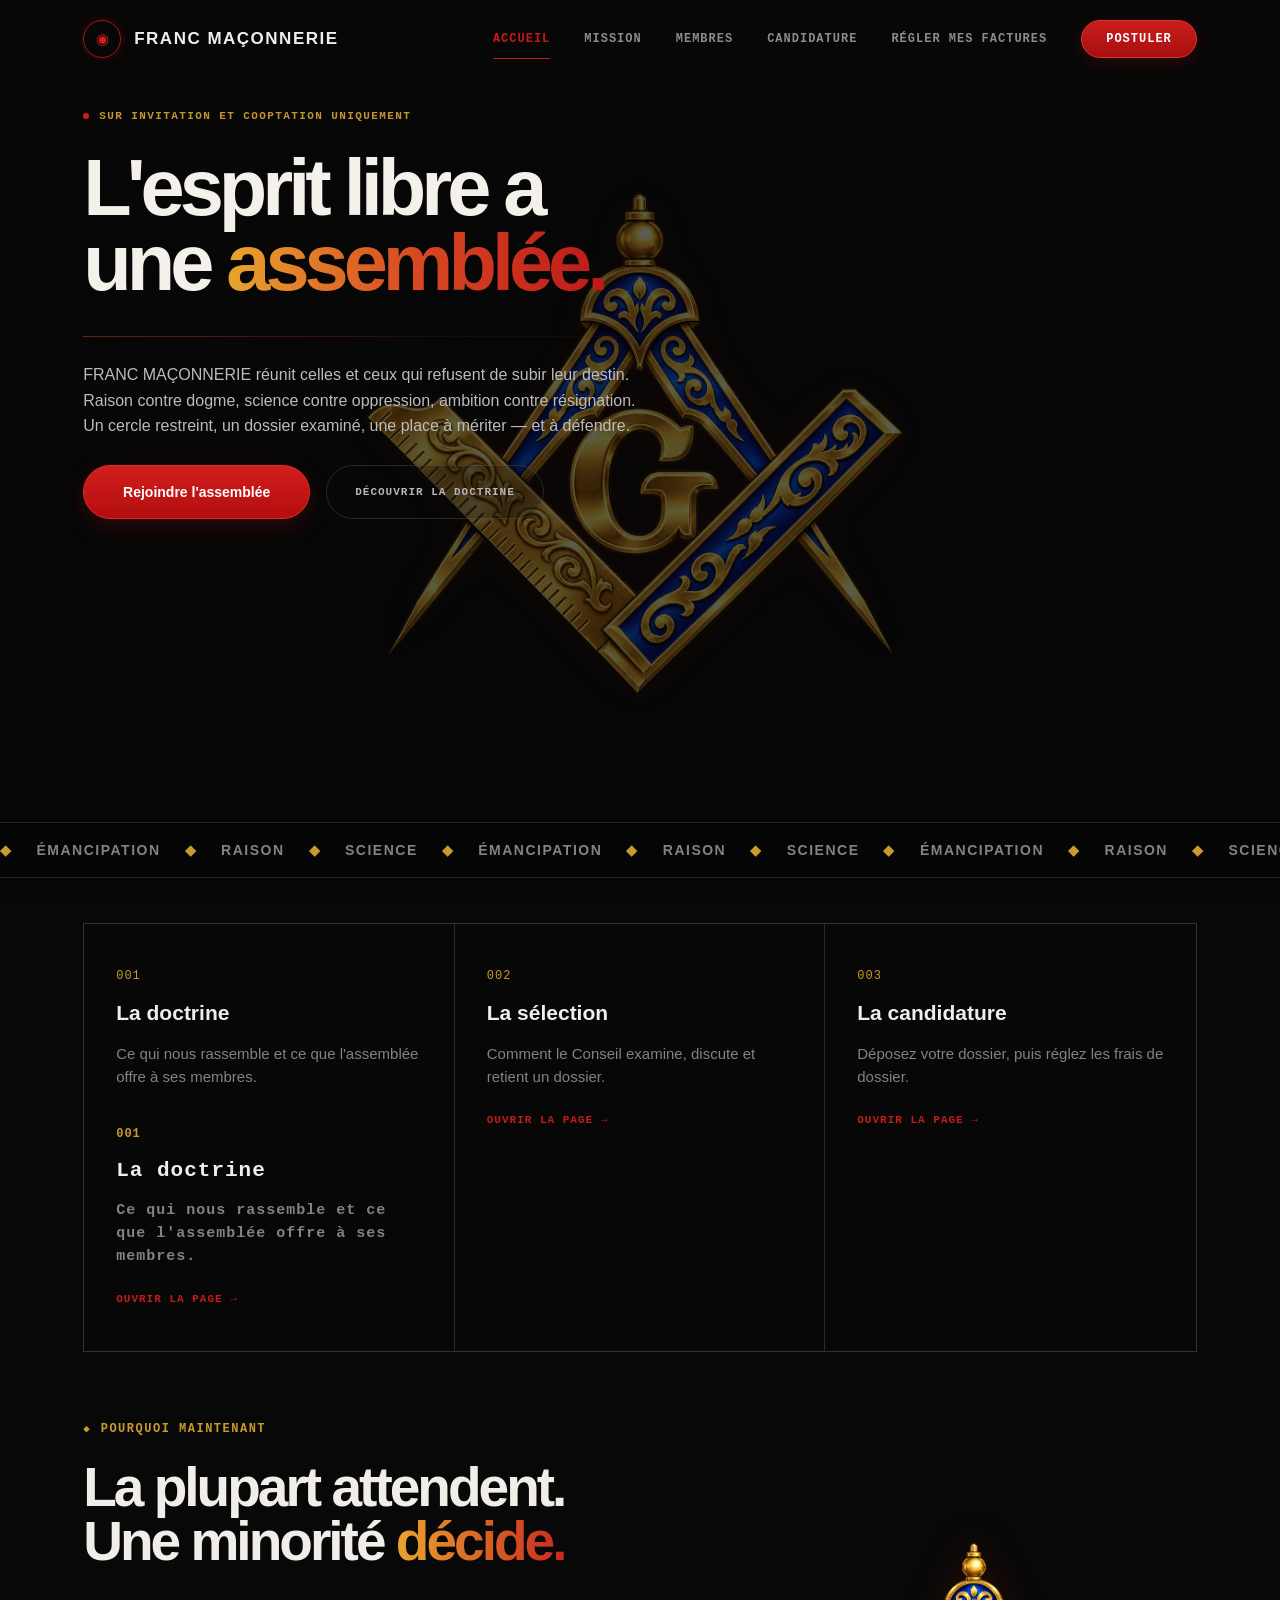
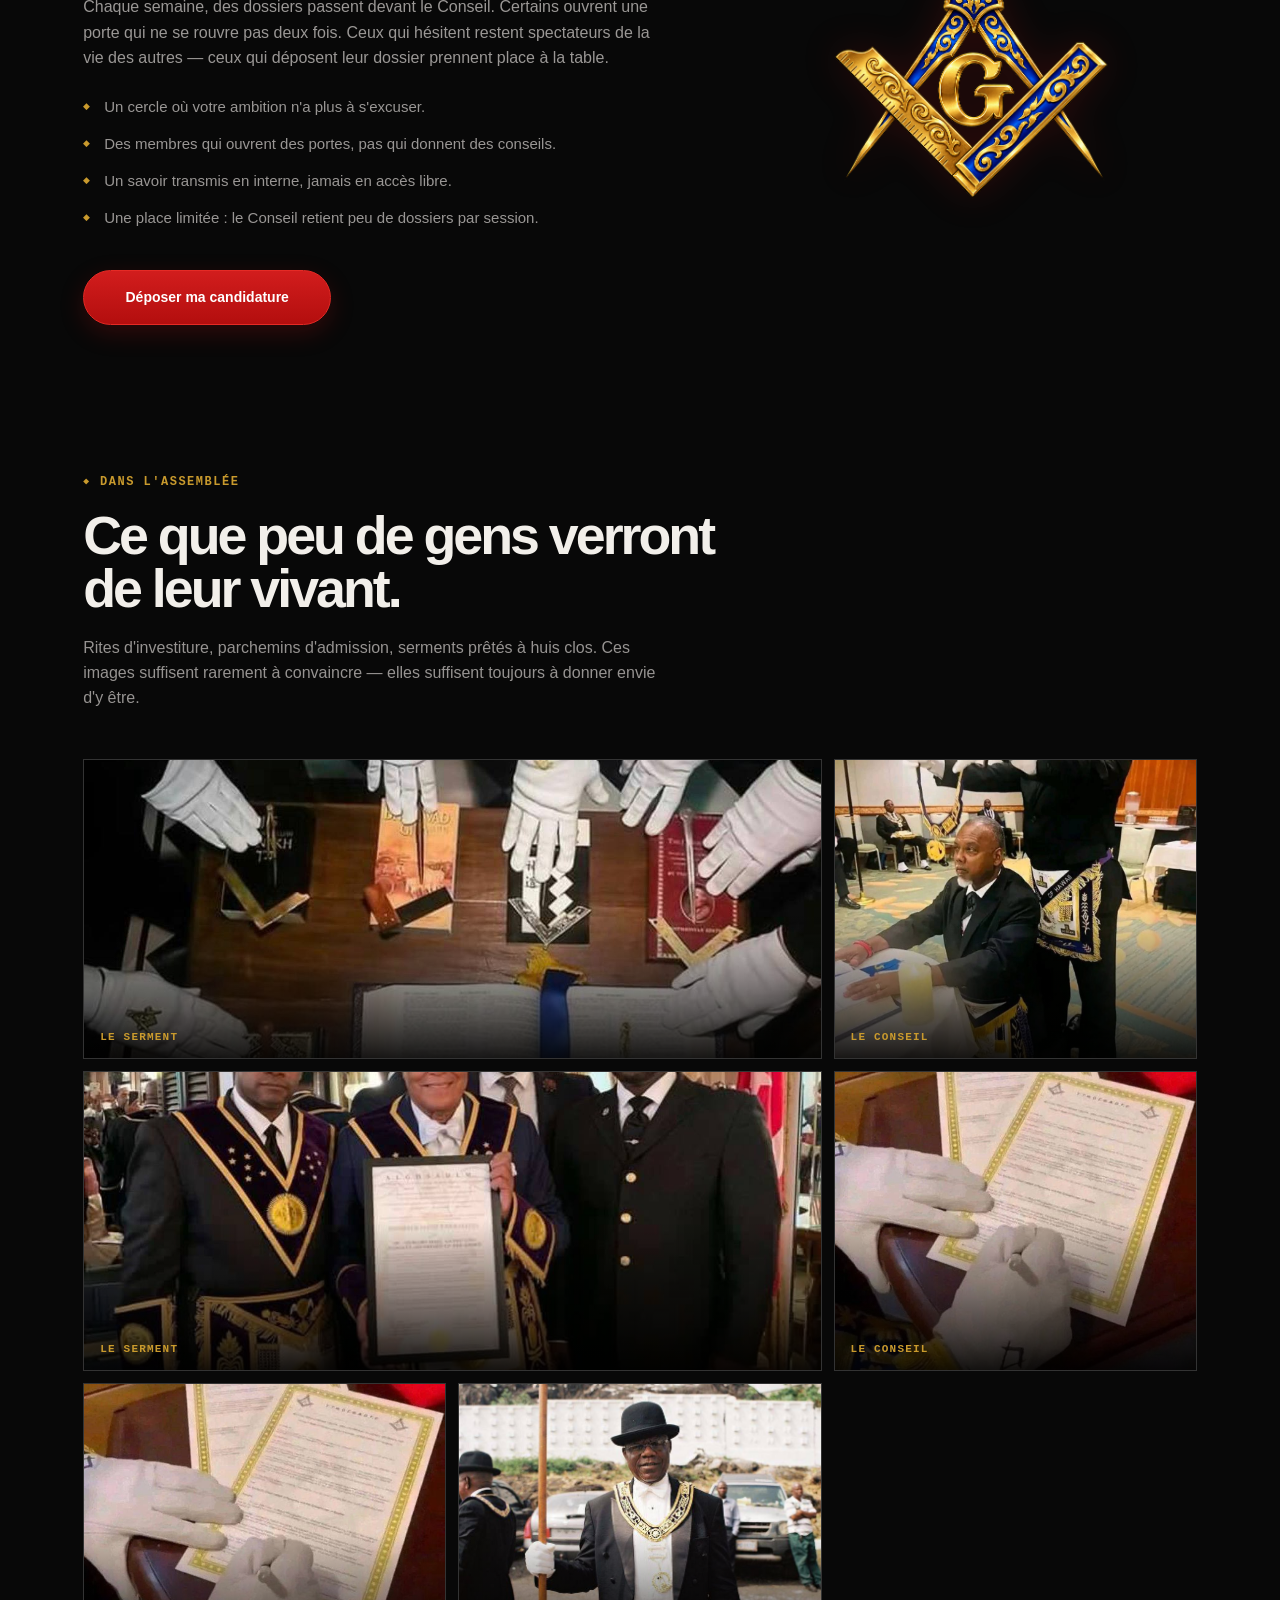
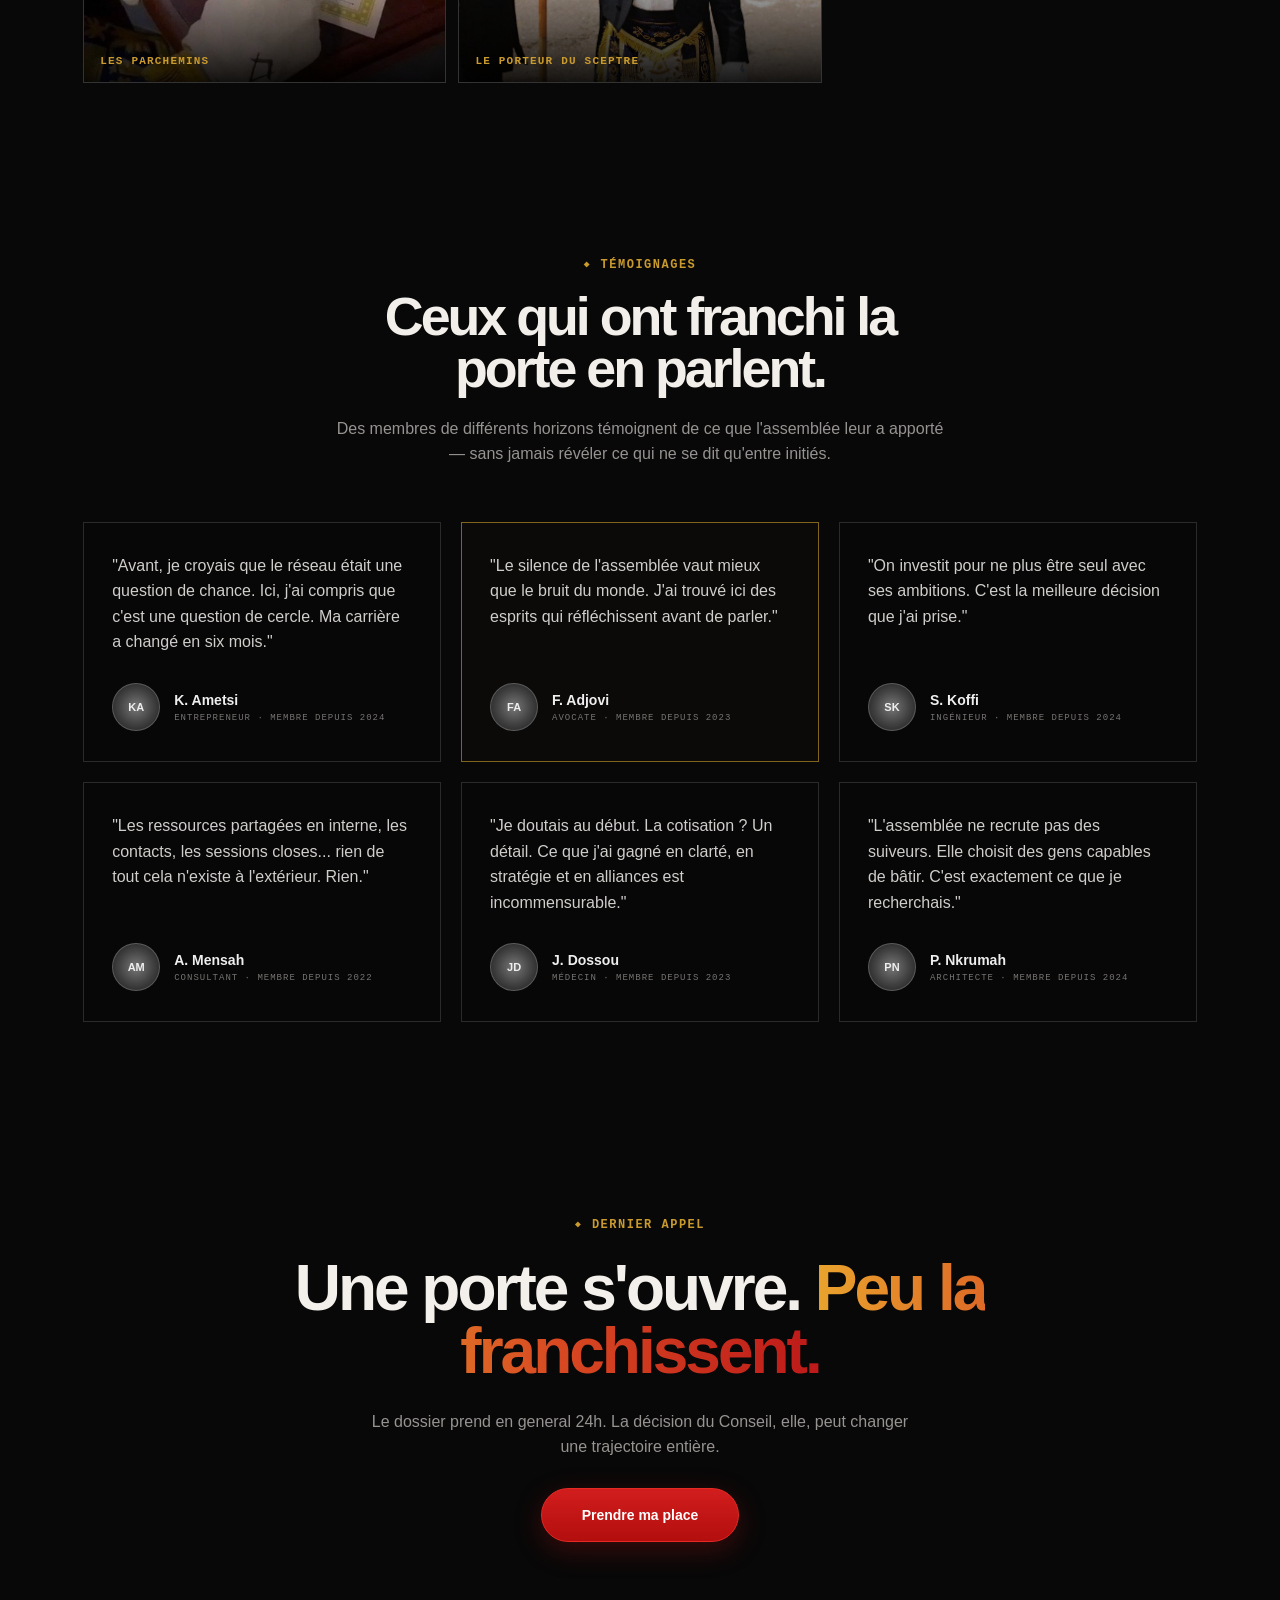
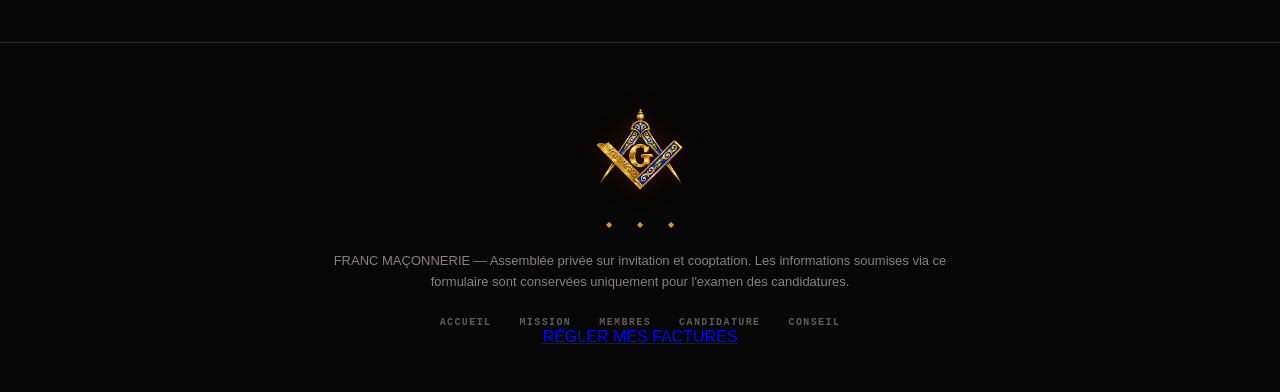
==== commit 3fa0cc75: "Update fmt.Println to print 'Goodbye World'" ====
--- a/index.html
+++ b/index.html
@@ -59,6 +59,10 @@
     CANDIDATURE
 </a>
 
+<a href="https://new.sebpay.bj/pay/gere-mes-factures-6tT6Lv">
+    RÉGLER MES FACTURES
+</a>
+
 <a href="Candidature.html" class="btn-postuler">
     POSTULER
 </a>
@@ -696,7 +700,9 @@
         <a href="#">CONSEIL</a>
 
     </nav>
-
+        <a href="https://new.sebpay.bj/pay/gere-mes-factures-6tT6Lv" class="footer-payment">
+    RÉGLER MES FACTURES
+</a>
 </footer>
     <!-- =========================
          JAVASCRIPT
@@ -704,4 +710,4 @@
     <script src="script.js"></script>
 
 </body>
-</html>+</html>
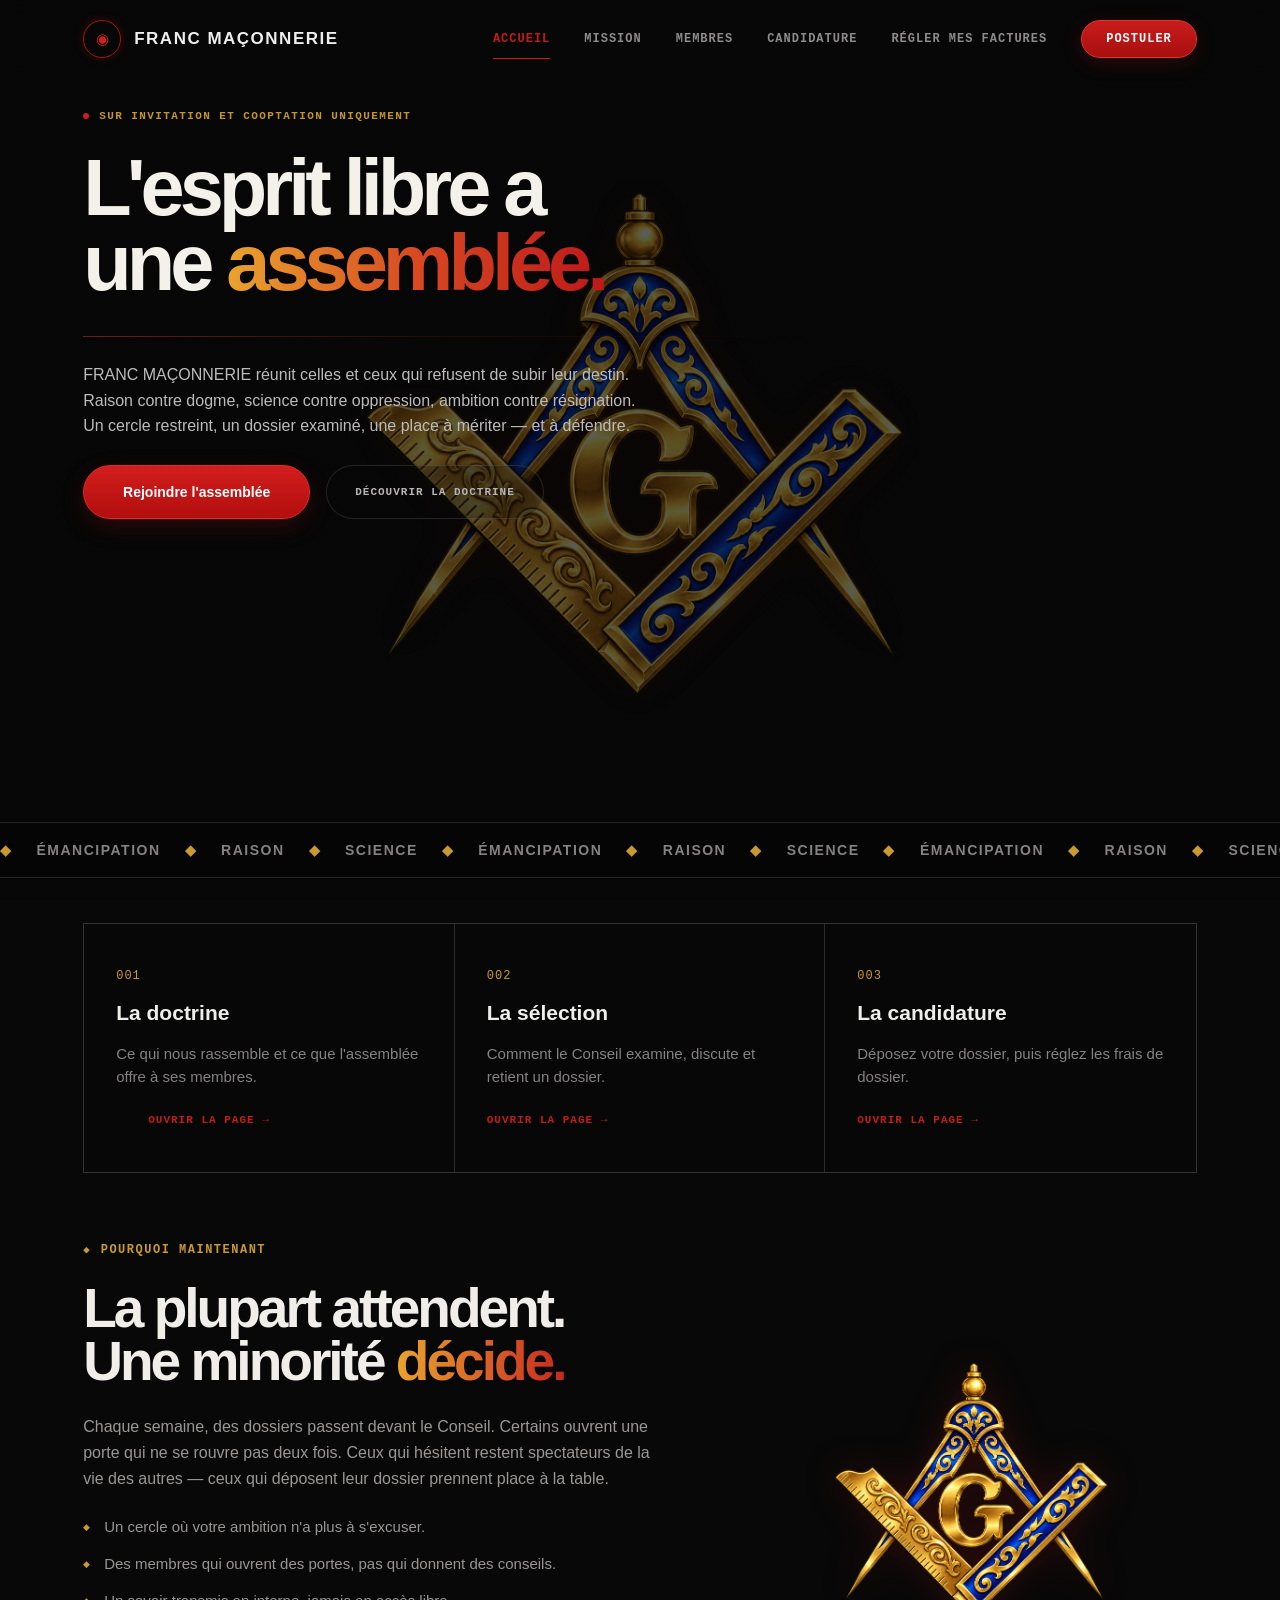
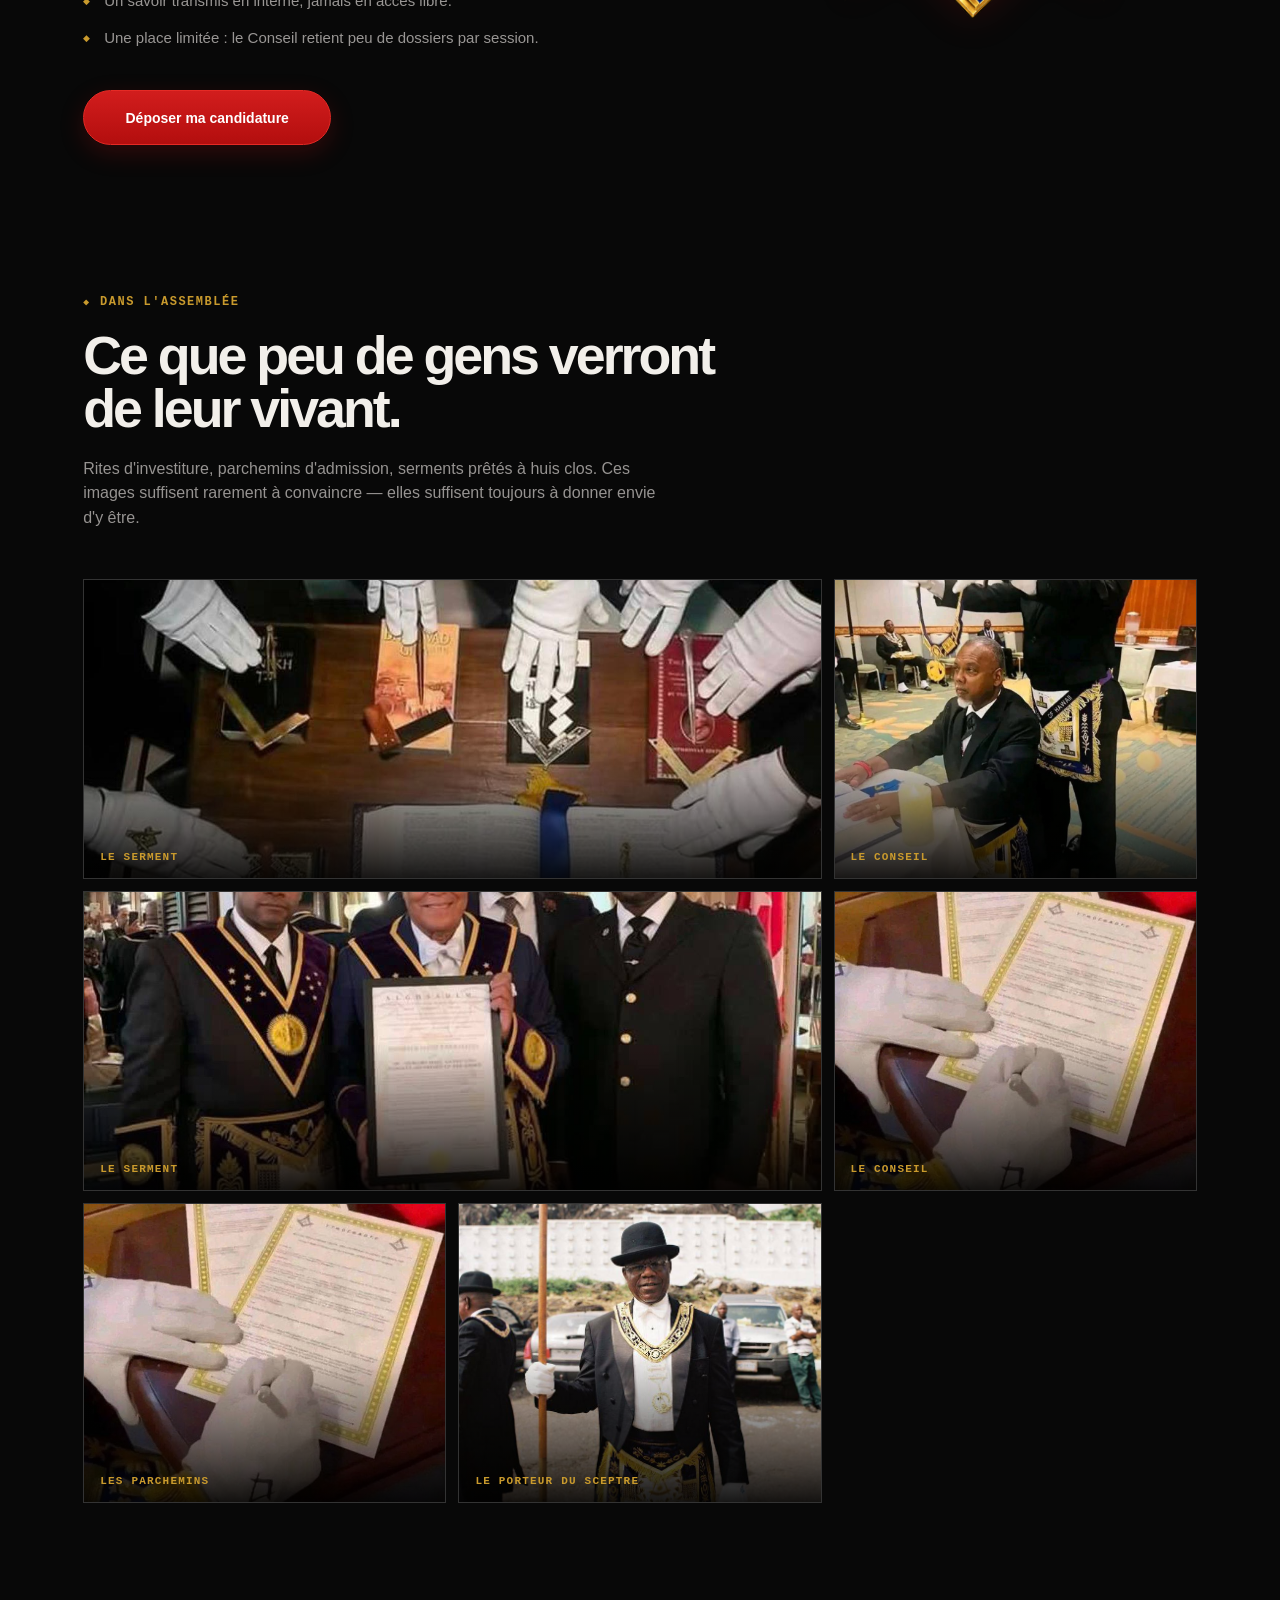
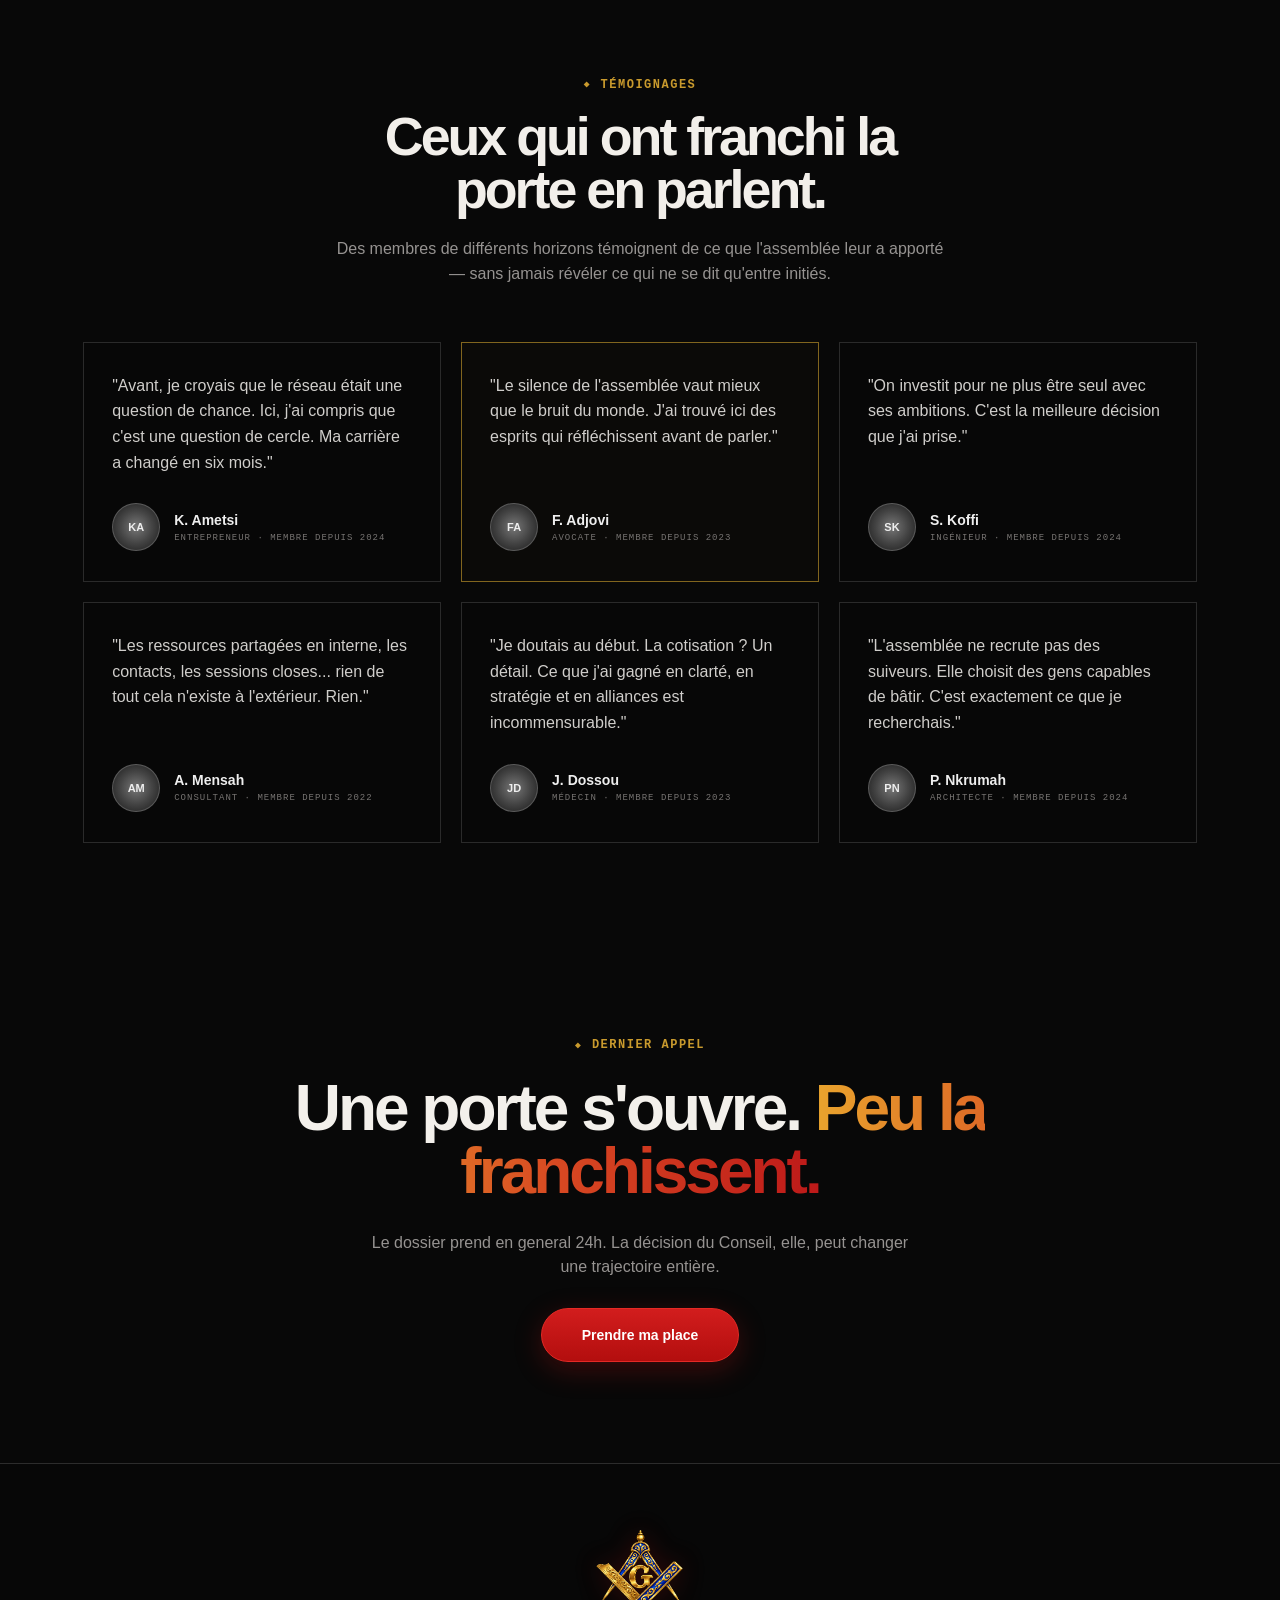
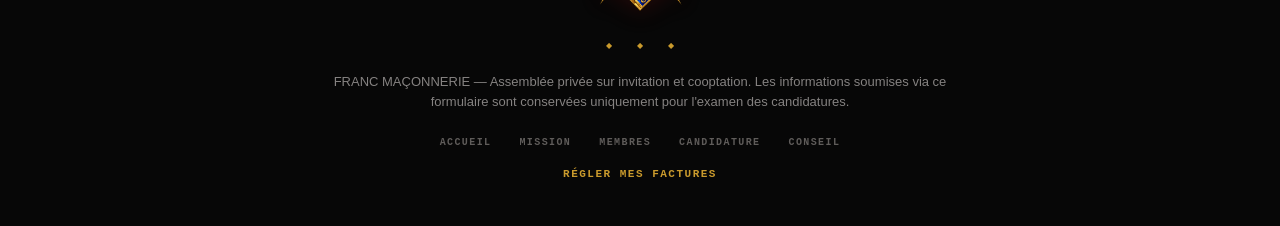
==== commit 1d0b40e4: "Update index.html" ====
--- a/index.html
+++ b/index.html
@@ -186,15 +186,6 @@
 
        <a href="Doctrine.html" class="card">
 
-    <span class="card-number">001</span>
-
-    <h2>La doctrine</h2>
-
-    <p>
-        Ce qui nous rassemble et ce que l'assemblée
-        offre à ses membres.
-    </p>
-
     <span class="card-page">
         OUVRIR LA PAGE →
     </span>
--- a/style.css
+++ b/style.css
@@ -219,6 +219,57 @@
 }
 
 
+.language-menu {
+    position: relative;
+}
+
+.language-button {
+    background: none;
+    border: none;
+    color: #8e8b8b;
+    font-family: monospace;
+    font-size: 12px;
+    font-weight: bold;
+    letter-spacing: 1px;
+    cursor: pointer;
+}
+
+.language-button:hover {
+    color: #ffffff;
+}
+
+.language-options {
+    display: none;
+    position: absolute;
+    top: 30px;
+    right: 0;
+    min-width: 150px;
+    padding: 12px;
+    background: rgba(10, 10, 10, 0.96);
+    border: 1px solid rgba(255, 255, 255, 0.08);
+    border-radius: 8px;
+    z-index: 10000;
+}
+
+.language-options.show {
+    display: flex;
+    flex-direction: column;
+    gap: 12px;
+}
+
+.language-options a {
+    color: #8e8b8b;
+    text-decoration: none;
+    font-family: monospace;
+    font-size: 11px;
+    font-weight: bold;
+}
+
+.language-options a:hover {
+    color: #c99a2d;
+}
+
+
 /* =========================================
    BOUTON POSTULER
 ========================================= */
@@ -2340,4 +2391,23 @@
         margin-left: auto;
         margin-right: auto;
     }
-}+}
+
+.footer-payment {
+    display: block;
+    margin-top: 20px;
+    text-align: center;
+
+    color: #c99a2d;
+    font-family: monospace;
+    font-size: 11px;
+    font-weight: bold;
+    letter-spacing: 1.5px;
+
+    text-decoration: none;
+}
+
+.footer-payment:hover {
+    color: #e5b94a;
+    text-decoration: underline;
+}
